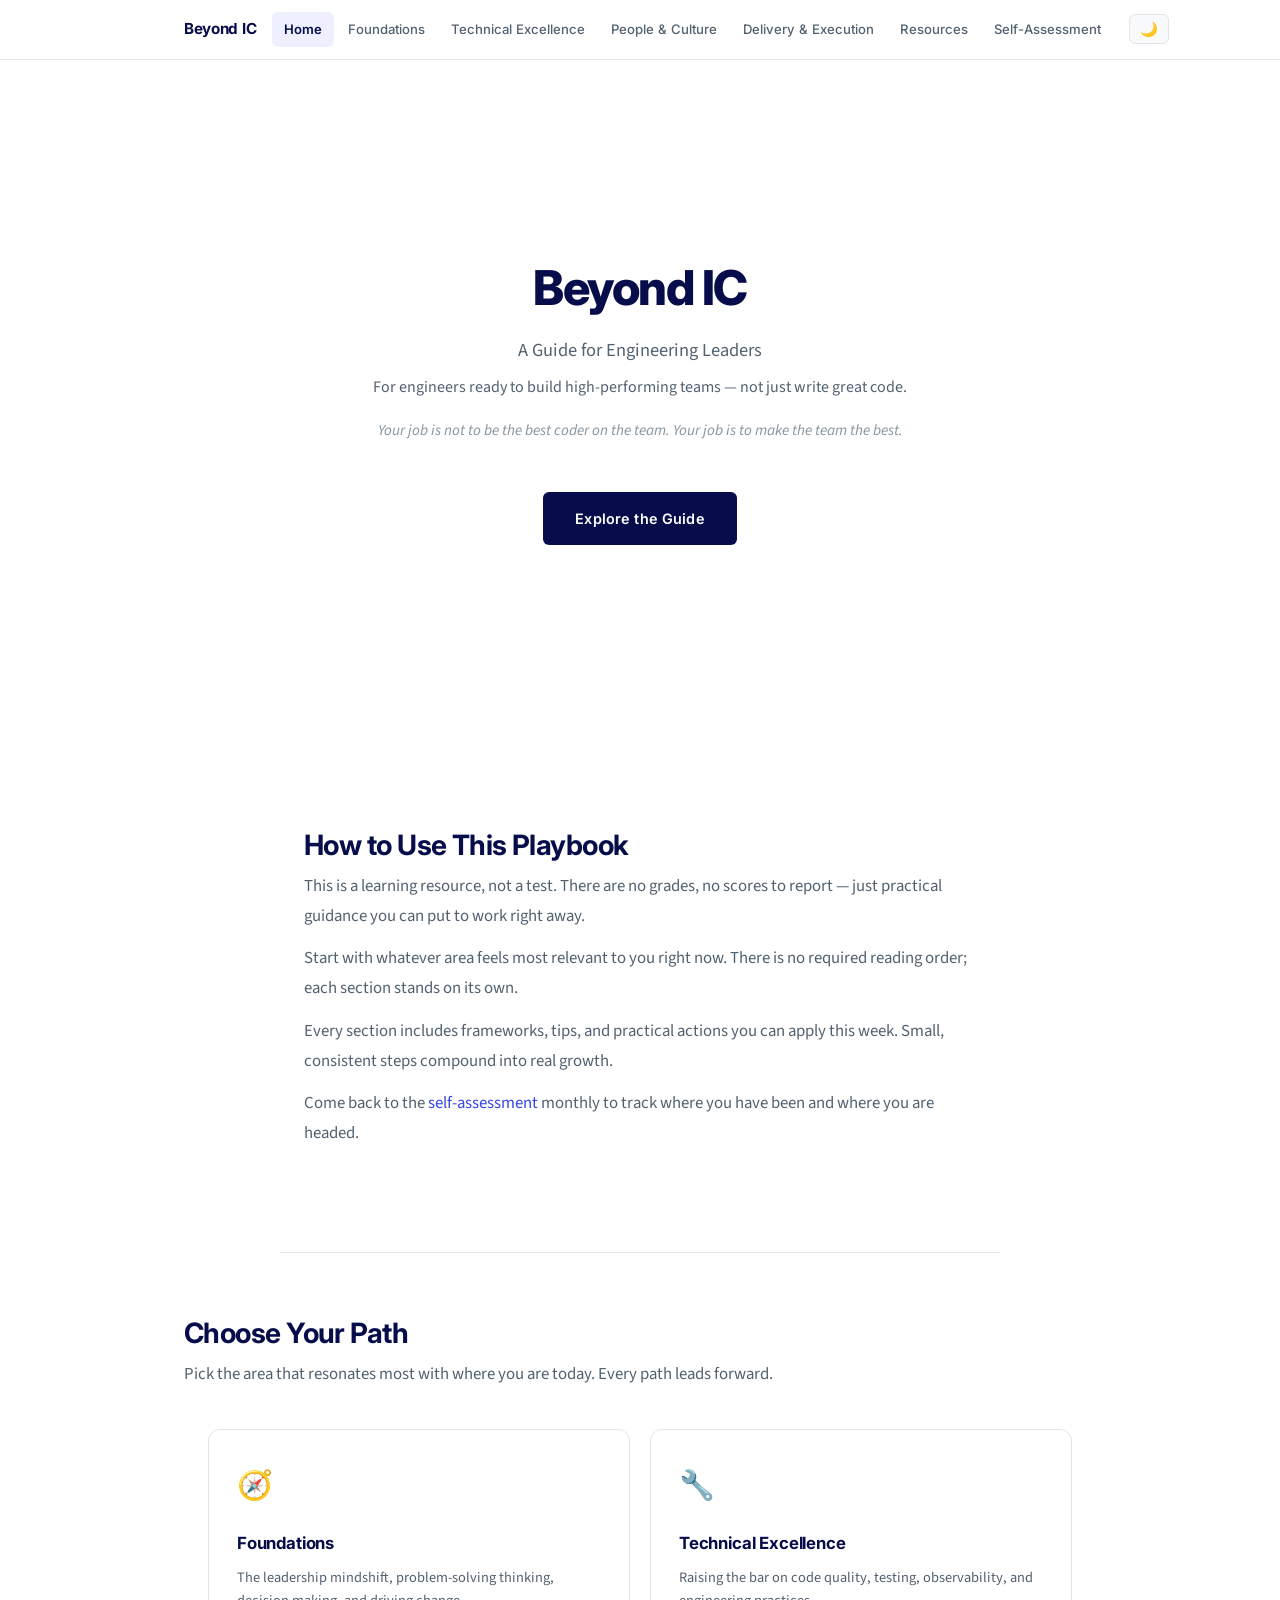
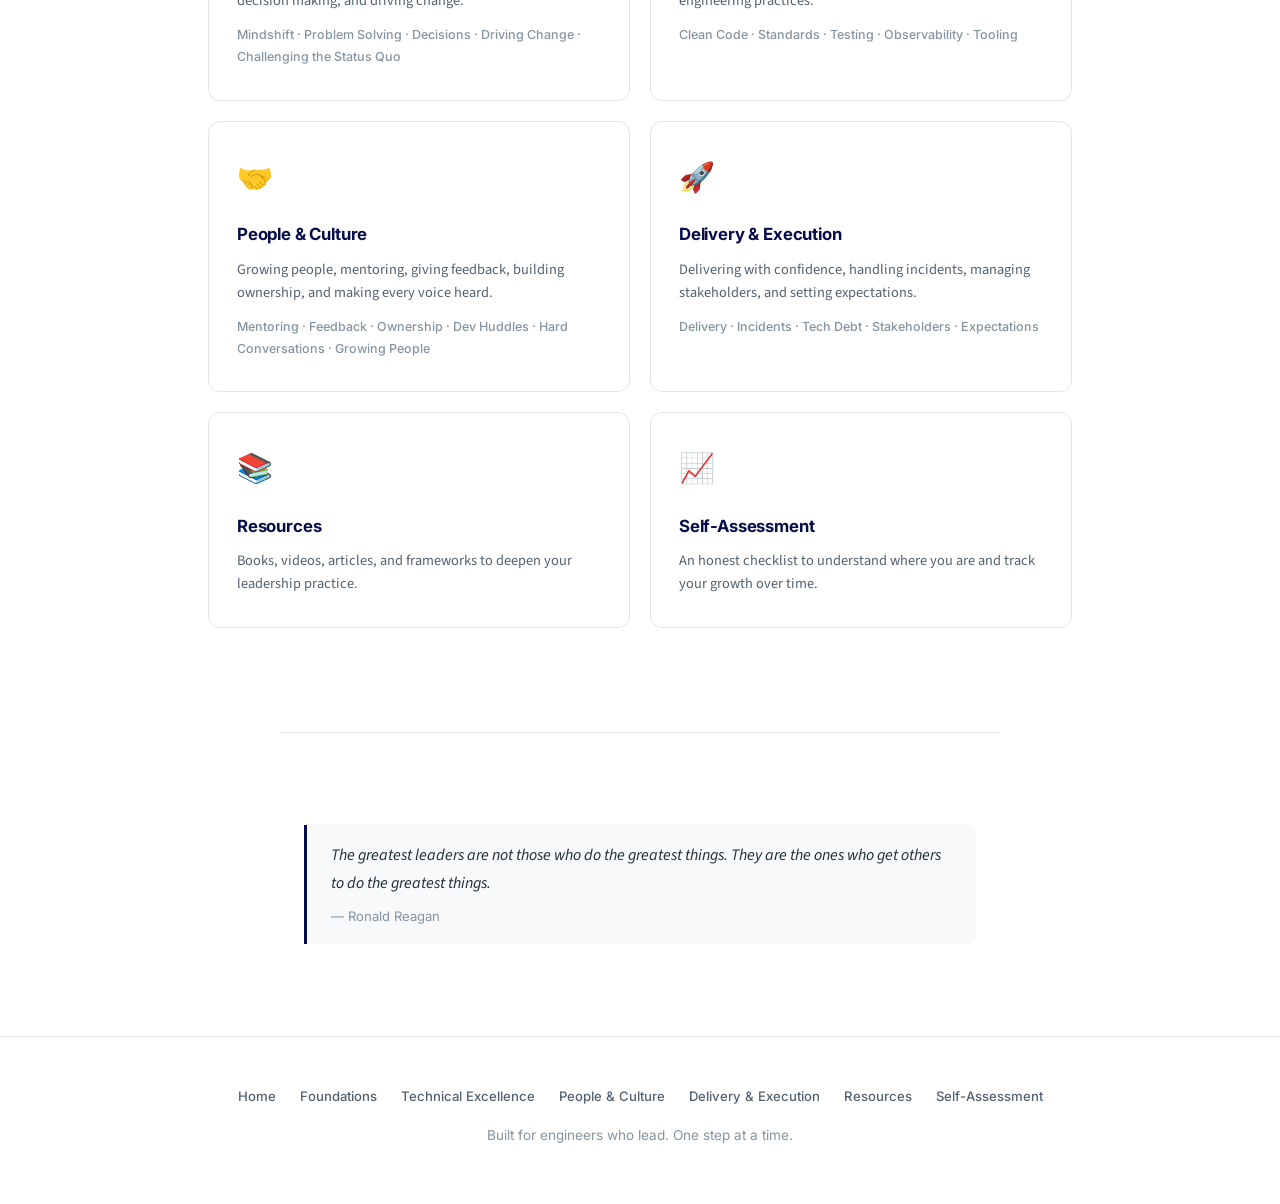
==== index.html @ 84833fb1 "Rename to Beyond IC, switch to Source Sans 3 font, fix CTA button - Updated branding from "The Leade" ====
<!DOCTYPE html>
<html lang="en" data-theme="light">
<head>
  <meta charset="UTF-8">
  <meta name="viewport" content="width=device-width, initial-scale=1.0">
  <title>Beyond IC &mdash; A Guide for Engineering Leaders</title>
  <link rel="preconnect" href="https://fonts.googleapis.com">
  <link rel="preconnect" href="https://fonts.gstatic.com" crossorigin>
  <link href="https://fonts.googleapis.com/css2?family=Inter:wght@400;500;600;700;800&family=Source+Sans+3:wght@400;500;600;700&display=swap" rel="stylesheet">
  <link rel="stylesheet" href="css/styles.css">
</head>
<body data-current-page="index">

  <!-- ─── NAV ─── -->
  <nav id="navbar">
    <div class="nav-inner">
      <a href="index.html" class="nav-brand">Beyond IC</a>
      <div class="nav-links" id="navLinks">
        <a href="index.html">Home</a>
        <a href="foundations.html">Foundations</a>
        <a href="technical-excellence.html">Technical Excellence</a>
        <a href="people-culture.html">People &amp; Culture</a>
        <a href="delivery-execution.html">Delivery &amp; Execution</a>
        <a href="resources.html">Resources</a>
        <a href="self-assessment.html">Self-Assessment</a>
      </div>
      <div class="nav-right">
        <button class="theme-toggle" id="themeBtn" onclick="toggleTheme()" aria-label="Toggle dark mode">&#127769;</button>
        <button class="hamburger" onclick="toggleMenu()" aria-label="Open menu">&#9776;</button>
      </div>
    </div>
  </nav>

  <!-- ─── HERO ─── -->
  <div class="hero">
    <div class="hero-content">
      <h1>Beyond IC</h1>
      <p class="subtitle">A Guide for Engineering Leaders</p>
      <p class="subtitle" style="font-size:1rem;margin-top:-8px;">For engineers ready to build high-performing teams &mdash; not just write great code.</p>
      <p class="tagline">Your job is not to be the best coder on the team. Your job is to make the team the best.</p>
      <a href="#paths" class="cta-btn">Explore the Guide</a>
    </div>
  </div>

  <!-- ─── HOW TO USE ─── -->
  <section class="fade-in">
    <h2>How to Use This Playbook</h2>
    <div class="section-intro">
      <p>This is a learning resource, not a test. There are no grades, no scores to report &mdash; just practical guidance you can put to work right away.</p>
      <p>Start with whatever area feels most relevant to you right now. There is no required reading order; each section stands on its own.</p>
      <p>Every section includes frameworks, tips, and practical actions you can apply this week. Small, consistent steps compound into real growth.</p>
      <p>Come back to the <a href="self-assessment.html">self-assessment</a> monthly to track where you have been and where you are headed.</p>
    </div>
  </section>

  <div class="section-divider"></div>

  <!-- ─── CHOOSE YOUR PATH ─── -->
  <section class="wide fade-in" id="paths">
    <h2>Choose Your Path</h2>
    <p class="section-intro">Pick the area that resonates most with where you are today. Every path leads forward.</p>

    <div class="path-grid">

      <!-- Card 1: Foundations -->
      <a href="foundations.html" class="path-card">
        <span class="path-icon">&#129517;</span>
        <h3>Foundations</h3>
        <p>The leadership mindshift, problem-solving thinking, decision making, and driving change.</p>
        <div class="path-chapters">Mindshift &middot; Problem Solving &middot; Decisions &middot; Driving Change &middot; Challenging the Status Quo</div>
      </a>

      <!-- Card 2: Technical Excellence -->
      <a href="technical-excellence.html" class="path-card">
        <span class="path-icon">&#128295;</span>
        <h3>Technical Excellence</h3>
        <p>Raising the bar on code quality, testing, observability, and engineering practices.</p>
        <div class="path-chapters">Clean Code &middot; Standards &middot; Testing &middot; Observability &middot; Tooling</div>
      </a>

      <!-- Card 3: People & Culture -->
      <a href="people-culture.html" class="path-card">
        <span class="path-icon">&#129309;</span>
        <h3>People &amp; Culture</h3>
        <p>Growing people, mentoring, giving feedback, building ownership, and making every voice heard.</p>
        <div class="path-chapters">Mentoring &middot; Feedback &middot; Ownership &middot; Dev Huddles &middot; Hard Conversations &middot; Growing People</div>
      </a>

      <!-- Card 4: Delivery & Execution -->
      <a href="delivery-execution.html" class="path-card">
        <span class="path-icon">&#128640;</span>
        <h3>Delivery &amp; Execution</h3>
        <p>Delivering with confidence, handling incidents, managing stakeholders, and setting expectations.</p>
        <div class="path-chapters">Delivery &middot; Incidents &middot; Tech Debt &middot; Stakeholders &middot; Expectations</div>
      </a>

      <!-- Card 5: Resources -->
      <a href="resources.html" class="path-card">
        <span class="path-icon">&#128218;</span>
        <h3>Resources</h3>
        <p>Books, videos, articles, and frameworks to deepen your leadership practice.</p>
      </a>

      <!-- Card 6: Self-Assessment -->
      <a href="self-assessment.html" class="path-card">
        <span class="path-icon">&#128200;</span>
        <h3>Self-Assessment</h3>
        <p>An honest checklist to understand where you are and track your growth over time.</p>
      </a>

    </div>
  </section>

  <div class="section-divider"></div>

  <!-- ─── CLOSING QUOTE ─── -->
  <section class="fade-in">
    <div class="quote">
      <p>The greatest leaders are not those who do the greatest things. They are the ones who get others to do the greatest things.</p>
      <div class="attribution">&mdash; Ronald Reagan</div>
    </div>
  </section>

  <!-- ─── FOOTER ─── -->
  <footer>
    <div class="footer-links">
      <a href="index.html">Home</a>
      <a href="foundations.html">Foundations</a>
      <a href="technical-excellence.html">Technical Excellence</a>
      <a href="people-culture.html">People &amp; Culture</a>
      <a href="delivery-execution.html">Delivery &amp; Execution</a>
      <a href="resources.html">Resources</a>
      <a href="self-assessment.html">Self-Assessment</a>
    </div>
    <p>Built for engineers who lead. One step at a time.</p>
  </footer>

  <script src="js/script.js"></script>
</body>
</html>
---- css/styles.css ----
/* ═══════════════════════════════════════════
   Beyond IC — Design System
   Palette: "The Scholarly Leader"
   Fonts: Source Sans 3 (body) + Inter (headings/UI)
   ═══════════════════════════════════════════ */

:root {
  --bg: #ffffff;
  --bg-alt: #f8f9fa;
  --bg-card: #ffffff;
  --text: #1D2D35;
  --text-secondary: #526170;
  --text-muted: #8494a0;
  --accent: #070D4A;
  --accent-light: #1a237e;
  --accent-link: #3546E5;
  --accent-pale: #eef0ff;
  --border: #e2e6ea;
  --border-light: #f0f2f4;
  --success: #0d7c4a;
  --success-pale: #ecfdf5;
  --warning: #b45309;
  --warning-pale: #fffbeb;
  --danger: #b91c1c;
  --danger-pale: #fef2f2;
  --info: #1e588a;
  --info-pale: #eff6ff;
  --purple: #6b21a8;
  --purple-pale: #faf5ff;
  --shadow-sm: 0 1px 3px rgba(0,0,0,0.06);
  --shadow: 0 2px 8px rgba(0,0,0,0.06);
  --shadow-lg: 0 4px 16px rgba(0,0,0,0.08);
  --radius: 8px;
  --radius-lg: 12px;
  --transition: 0.2s ease;
  --content-width: 720px;
  --page-width: 960px;
}

[data-theme="dark"] {
  --bg: #0f172a;
  --bg-alt: #1e293b;
  --bg-card: #1e293b;
  --text: #e2e8f0;
  --text-secondary: #94a3b8;
  --text-muted: #64748b;
  --accent: #818cf8;
  --accent-light: #a5b4fc;
  --accent-link: #818cf8;
  --accent-pale: #1e1b4b;
  --border: #334155;
  --border-light: #1e293b;
  --success: #34d399;
  --success-pale: #064e3b;
  --warning: #fbbf24;
  --warning-pale: #451a03;
  --danger: #f87171;
  --danger-pale: #450a0a;
  --info: #60a5fa;
  --info-pale: #172554;
  --purple: #c084fc;
  --purple-pale: #3b0764;
  --shadow-sm: 0 1px 3px rgba(0,0,0,0.3);
  --shadow: 0 2px 8px rgba(0,0,0,0.3);
  --shadow-lg: 0 4px 16px rgba(0,0,0,0.4);
}

/* ─── RESET ─── */
*, *::before, *::after { margin: 0; padding: 0; box-sizing: border-box; }
html { scroll-behavior: smooth; }
body {
  font-family: 'Source Sans 3', 'Segoe UI', system-ui, -apple-system, sans-serif;
  background: var(--bg);
  color: var(--text);
  line-height: 1.75;
  font-size: 16.5px;
  transition: background 0.3s, color 0.3s;
  -webkit-font-smoothing: antialiased;
}

/* ─── TYPOGRAPHY ─── */
h1, h2, h3, h4, h5, h6, nav, footer, .nav-brand, .cta-btn, .tab-header,
.checklist-item label, .tech-badge, .role-badge, .theme-toggle,
.accordion-header, .reveal-btn, button, .card h4, .framework h4,
.comparison th, .comparison td, .section-num, .page-toc {
  font-family: 'Inter', -apple-system, BlinkMacSystemFont, 'Segoe UI', sans-serif;
}

h1 { font-size: 2.5rem; font-weight: 800; color: var(--accent); letter-spacing: -0.03em; line-height: 1.15; }
h2 { font-size: 1.75rem; font-weight: 700; color: var(--accent); letter-spacing: -0.02em; line-height: 1.2; margin-bottom: 8px; }
h3 { font-size: 1.15rem; font-weight: 700; color: var(--text); margin: 36px 0 12px; letter-spacing: -0.01em; }
h4 { font-size: 0.95rem; font-weight: 600; color: var(--accent); margin: 16px 0 8px; }
p { margin-bottom: 12px; }
a { color: var(--accent-link); text-decoration: none; transition: var(--transition); }
a:hover { text-decoration: underline; }
strong { font-weight: 700; }
code {
  font-family: 'JetBrains Mono', 'Fira Code', 'Consolas', monospace;
  font-size: 0.88em; background: var(--bg-alt); padding: 2px 6px;
  border-radius: 4px; border: 1px solid var(--border);
}

.section-num {
  font-size: 0.7rem; font-weight: 600; color: var(--text-muted);
  display: block; margin-bottom: 4px; letter-spacing: 0.12em; text-transform: uppercase;
}
.section-intro {
  font-size: 1.05rem; color: var(--text-secondary); margin-bottom: 40px;
  max-width: var(--content-width); line-height: 1.8;
}

/* ─── NAVIGATION ─── */
nav {
  position: fixed; top: 0; left: 0; right: 0; z-index: 1000;
  background: var(--bg); border-bottom: 1px solid var(--border);
  transition: box-shadow 0.2s;
}
nav.scrolled { box-shadow: var(--shadow); }
.nav-inner {
  max-width: var(--page-width); margin: 0 auto;
  display: flex; align-items: center; justify-content: space-between;
  padding: 12px 24px; gap: 16px;
}
.nav-brand {
  font-weight: 700; font-size: 0.95rem; color: var(--accent);
  text-decoration: none; white-space: nowrap; letter-spacing: -0.02em;
}
.nav-links { display: flex; gap: 2px; align-items: center; }
.nav-links a {
  text-decoration: none; color: var(--text-secondary);
  padding: 6px 12px; border-radius: 6px; font-size: 0.82rem;
  transition: var(--transition); font-weight: 500; white-space: nowrap;
}
.nav-links a:hover { background: var(--accent-pale); color: var(--accent); text-decoration: none; }
.nav-links a.active { background: var(--accent-pale); color: var(--accent); font-weight: 600; }
.nav-right { display: flex; align-items: center; gap: 8px; }
.hamburger {
  display: none; background: none; border: none; cursor: pointer;
  font-size: 1.4rem; color: var(--accent); padding: 4px;
}
.theme-toggle {
  background: var(--bg-alt); border: 1px solid var(--border); cursor: pointer;
  padding: 5px 10px; border-radius: 6px; font-size: 0.9rem;
  transition: var(--transition);
}
.theme-toggle:hover { background: var(--accent-pale); }

@media (max-width: 860px) {
  .nav-links { display: none; }
  .nav-links.open {
    display: flex; flex-direction: column; gap: 4px;
    position: absolute; top: 100%; left: 0; right: 0;
    background: var(--bg); padding: 12px 16px;
    border-bottom: 1px solid var(--border); box-shadow: var(--shadow);
  }
  .hamburger { display: block; }
}

/* ─── PAGE LAYOUT ─── */
.page-header {
  padding: 120px 24px 60px; text-align: center;
  border-bottom: 1px solid var(--border);
}
.page-header h1 { margin-bottom: 16px; }
.page-header .subtitle {
  font-size: 1.1rem; color: var(--text-secondary);
  max-width: 600px; margin: 0 auto; line-height: 1.7;
}

section {
  max-width: var(--content-width); margin: 0 auto;
  padding: 64px 24px;
}
section.wide { max-width: var(--page-width); }

.section-divider {
  max-width: var(--content-width); margin: 0 auto;
  height: 1px; background: var(--border);
}

/* ─── HERO (home page only) ─── */
.hero {
  min-height: 85vh; display: flex; align-items: center; justify-content: center;
  text-align: center; padding: 120px 24px 80px;
}
.hero-content { max-width: 640px; }
.hero h1 { font-size: clamp(2rem, 5vw, 3rem); margin-bottom: 20px; }
.hero .subtitle {
  font-size: 1.15rem; color: var(--text-secondary);
  margin-bottom: 16px; line-height: 1.7;
}
.hero .tagline {
  font-size: 0.95rem; color: var(--text-muted);
  font-style: italic; margin-bottom: 48px;
}
.cta-btn {
  display: inline-block; background: var(--accent); color: white;
  padding: 14px 32px; border-radius: 6px; text-decoration: none;
  font-weight: 600; font-size: 0.9rem; transition: var(--transition);
  letter-spacing: 0.01em;
}
.cta-btn:hover { background: var(--accent-light); text-decoration: none; transform: translateY(-1px); box-shadow: var(--shadow-lg); }

/* ─── CARDS ─── */
.card-grid {
  display: grid; grid-template-columns: repeat(auto-fit, minmax(280px, 1fr));
  gap: 16px; margin: 24px 0;
}
.card-grid.two-col { grid-template-columns: repeat(auto-fit, minmax(300px, 1fr)); }
.card-grid.three-col { grid-template-columns: repeat(auto-fit, minmax(220px, 1fr)); }
.card {
  background: var(--bg-card); border-radius: var(--radius);
  padding: 24px; border: 1px solid var(--border);
  transition: var(--transition);
}
.card:hover { box-shadow: var(--shadow); border-color: var(--accent-pale); }
.card h4 { margin-top: 0; font-size: 0.95rem; }
.card p { color: var(--text-secondary); font-size: 0.9rem; margin-bottom: 8px; }
.card ul { margin: 8px 0 0 18px; }
.card ul li { color: var(--text-secondary); font-size: 0.9rem; margin-bottom: 4px; }
.card a.card-link {
  display: inline-block; margin-top: 12px; font-size: 0.85rem;
  font-weight: 600; color: var(--accent-link);
  font-family: 'Inter', sans-serif;
}
.card a.card-link:hover { text-decoration: underline; }

/* ─── PATH CARDS (home page) ─── */
.path-grid {
  display: grid; grid-template-columns: repeat(auto-fit, minmax(280px, 1fr));
  gap: 20px; margin: 40px auto; max-width: var(--page-width); padding: 0 24px;
}
.path-card {
  background: var(--bg-card); border: 1px solid var(--border);
  border-radius: var(--radius-lg); padding: 32px 28px;
  text-decoration: none; color: var(--text); transition: var(--transition);
  display: block;
}
.path-card:hover {
  border-color: var(--accent); box-shadow: var(--shadow-lg);
  transform: translateY(-2px); text-decoration: none;
}
.path-card .path-icon { font-size: 1.8rem; margin-bottom: 16px; display: block; }
.path-card h3 {
  font-size: 1.05rem; margin: 0 0 8px; color: var(--accent);
  font-family: 'Inter', sans-serif;
}
.path-card p { font-size: 0.9rem; color: var(--text-secondary); margin: 0; line-height: 1.6; }
.path-card .path-chapters {
  font-size: 0.78rem; color: var(--text-muted); margin-top: 12px;
  font-family: 'Inter', sans-serif; font-weight: 500;
}

/* ─── IN-PAGE TABLE OF CONTENTS ─── */
.page-toc {
  background: var(--bg-alt); border: 1px solid var(--border);
  border-radius: var(--radius); padding: 20px 24px;
  margin: 0 auto 48px; max-width: var(--content-width);
}
.page-toc h4 { margin: 0 0 12px; font-size: 0.82rem; color: var(--text-muted); text-transform: uppercase; letter-spacing: 0.1em; }
.page-toc ul { list-style: none; margin: 0; padding: 0; }
.page-toc li { margin-bottom: 6px; }
.page-toc a {
  font-size: 0.88rem; color: var(--text-secondary); text-decoration: none;
  font-weight: 500; transition: var(--transition);
}
.page-toc a:hover { color: var(--accent-link); }

/* ─── FRAMEWORK BOX ─── */
.framework {
  background: var(--bg-alt); border: 1px solid var(--border);
  border-radius: var(--radius); padding: 24px 28px; margin: 24px 0;
}
.framework h4 { color: var(--accent); margin-top: 0; font-size: 1rem; }
.framework ol, .framework ul { margin-left: 20px; }
.framework li { font-size: 0.92rem; margin-bottom: 8px; }
.framework p { font-size: 0.92rem; }

/* ─── TIP / INSIGHT BOXES ─── */
.tip {
  border-radius: var(--radius); padding: 18px 22px; margin: 20px 0;
  display: flex; gap: 12px; align-items: flex-start;
  background: var(--accent-pale); border: 1px solid var(--border);
}
.tip .tip-icon { font-size: 1.1rem; flex-shrink: 0; margin-top: 2px; }
.tip p { font-size: 0.9rem; margin: 0; }
.tip.success-tip { background: var(--success-pale); }
.tip.warning-tip { background: var(--warning-pale); }
.tip.danger-tip { background: var(--danger-pale); }
.tip.info-tip { background: var(--info-pale); }
.tip.purple-tip { background: var(--purple-pale); }

/* ─── KEY INSIGHT (replaces truth-bomb) ─── */
.key-insight {
  background: var(--info-pale); border: 1px solid var(--info);
  border-radius: var(--radius); padding: 24px 28px; margin: 28px 0;
}
.key-insight h4 { color: var(--info); margin-top: 0; font-size: 0.95rem; }
.key-insight p { font-size: 0.92rem; }

/* ─── QUOTE ─── */
.quote {
  border-left: 3px solid var(--accent);
  padding: 16px 24px; margin: 28px 0;
  background: var(--bg-alt); border-radius: 0 var(--radius) var(--radius) 0;
}
.quote p { font-style: italic; font-size: 1rem; margin: 0; }
.quote .attribution {
  font-style: normal; font-size: 0.82rem;
  color: var(--text-muted); margin-top: 8px;
  font-family: 'Inter', sans-serif;
}

/* ─── COMPARISON TABLE ─── */
.comparison {
  width: 100%; border-collapse: collapse; margin: 24px 0;
  background: var(--bg-card); border-radius: var(--radius);
  overflow: hidden; border: 1px solid var(--border);
}
.comparison th {
  background: var(--accent); color: white; padding: 12px 16px;
  text-align: left; font-size: 0.85rem; font-weight: 600;
}
.comparison td {
  padding: 11px 16px; border-bottom: 1px solid var(--border-light);
  font-size: 0.88rem;
}
.comparison tr:last-child td { border-bottom: none; }
.comparison tr:hover td { background: var(--bg-alt); }

/* ─── CHECKLIST ─── */
.checklist {
  background: var(--bg-card); border-radius: var(--radius);
  padding: 24px; margin: 24px 0; border: 1px solid var(--border);
}
.checklist h4 { margin-top: 0; font-size: 0.9rem; }
.checklist-item {
  display: flex; align-items: flex-start; gap: 12px;
  padding: 8px 0; border-bottom: 1px solid var(--border-light);
}
.checklist-item:last-child { border-bottom: none; }
.checklist-item input[type="checkbox"] {
  width: 18px; height: 18px; accent-color: var(--accent);
  margin-top: 4px; flex-shrink: 0; cursor: pointer;
}
.checklist-item label { font-size: 0.9rem; cursor: pointer; line-height: 1.6; }
.checklist-item label strong { color: var(--accent); }

/* ─── ACCORDION ─── */
.accordion { margin: 24px 0; }
.accordion-item {
  background: var(--bg-card); border-radius: var(--radius);
  margin-bottom: 6px; border: 1px solid var(--border); overflow: hidden;
}
.accordion-header {
  padding: 14px 20px; cursor: pointer; display: flex;
  justify-content: space-between; align-items: center;
  font-weight: 600; font-size: 0.9rem; transition: var(--transition);
  color: var(--text);
}
.accordion-header:hover { background: var(--bg-alt); }
.accordion-header .arrow {
  transition: transform 0.3s; font-size: 0.7rem; color: var(--text-muted);
}
.accordion-item.open .accordion-header { background: var(--bg-alt); }
.accordion-item.open .accordion-header .arrow { transform: rotate(180deg); }
.accordion-body {
  max-height: 0; overflow: hidden; transition: max-height 0.4s ease;
  padding: 0 20px;
}
.accordion-item.open .accordion-body { max-height: 3000px; padding: 0 20px 18px; }
.accordion-body ul { margin-left: 18px; }
.accordion-body li { font-size: 0.9rem; margin-bottom: 6px; }
.accordion-body p { font-size: 0.9rem; margin-bottom: 8px; }

/* ─── PATTERN GRID (pitfall vs. better approach) ─── */
.pattern-grid { display: grid; grid-template-columns: 1fr 1fr; gap: 14px; margin: 20px 0; }
.pitfall {
  background: var(--danger-pale); border-radius: var(--radius);
  padding: 18px 20px; border-left: 3px solid var(--danger);
}
.pitfall h5 { color: var(--danger); font-size: 0.85rem; margin-bottom: 8px; font-family: 'Inter', sans-serif; }
.better {
  background: var(--success-pale); border-radius: var(--radius);
  padding: 18px 20px; border-left: 3px solid var(--success);
}
.better h5 { color: var(--success); font-size: 0.85rem; margin-bottom: 8px; font-family: 'Inter', sans-serif; }
.pitfall p, .better p { font-size: 0.88rem; color: var(--text-secondary); margin: 0; }
@media (max-width: 600px) { .pattern-grid { grid-template-columns: 1fr; } }

/* ─── TABS ─── */
.tabs { margin: 28px 0; }
.tab-headers {
  display: flex; gap: 4px; border-bottom: 2px solid var(--border);
  margin-bottom: 20px; overflow-x: auto;
}
.tab-header {
  padding: 8px 18px; cursor: pointer; font-weight: 600;
  font-size: 0.85rem; color: var(--text-muted);
  border-bottom: 2px solid transparent; transition: var(--transition);
  white-space: nowrap; margin-bottom: -2px;
}
.tab-header:hover { color: var(--accent); }
.tab-header.active { color: var(--accent); border-bottom-color: var(--accent); }
.tab-content { display: none; }
.tab-content.active { display: block; }

/* ─── VIDEO EMBED ─── */
.video-embed {
  position: relative; padding-bottom: 56.25%; height: 0;
  overflow: hidden; border-radius: var(--radius); margin: 16px 0;
  border: 1px solid var(--border);
}
.video-embed iframe {
  position: absolute; top: 0; left: 0; width: 100%; height: 100%;
}

/* ─── PROGRESS BAR (self-assessment) ─── */
.progress-bar-container {
  background: var(--bg-alt); border-radius: 20px; height: 12px;
  margin: 16px 0; overflow: hidden; border: 1px solid var(--border);
}
.progress-bar-fill {
  background: var(--accent); height: 100%; border-radius: 20px;
  transition: width 0.5s ease; width: 0%;
}
.progress-label {
  font-family: 'Inter', sans-serif; font-size: 0.85rem;
  font-weight: 600; color: var(--text-secondary); margin-bottom: 4px;
}

/* ─── FOOTER ─── */
footer {
  border-top: 1px solid var(--border);
  text-align: center; padding: 48px 24px;
  font-family: 'Inter', sans-serif;
}
footer p { font-size: 0.85rem; color: var(--text-muted); margin-bottom: 8px; }
footer a { color: var(--text-secondary); }
footer a:hover { color: var(--accent); }
.footer-links { display: flex; gap: 24px; justify-content: center; margin-bottom: 16px; flex-wrap: wrap; }
.footer-links a { font-size: 0.82rem; font-weight: 500; }

/* ─── FADE IN ─── */
.fade-in { opacity: 0; transform: translateY(16px); transition: opacity 0.5s, transform 0.5s; }
.fade-in.visible { opacity: 1; transform: translateY(0); }

/* ─── RESPONSIVE ─── */
@media (max-width: 768px) {
  section { padding: 48px 16px; }
  h1 { font-size: 2rem; }
  h2 { font-size: 1.5rem; }
  .page-header { padding: 100px 16px 40px; }
  .path-grid { padding: 0 16px; }
}
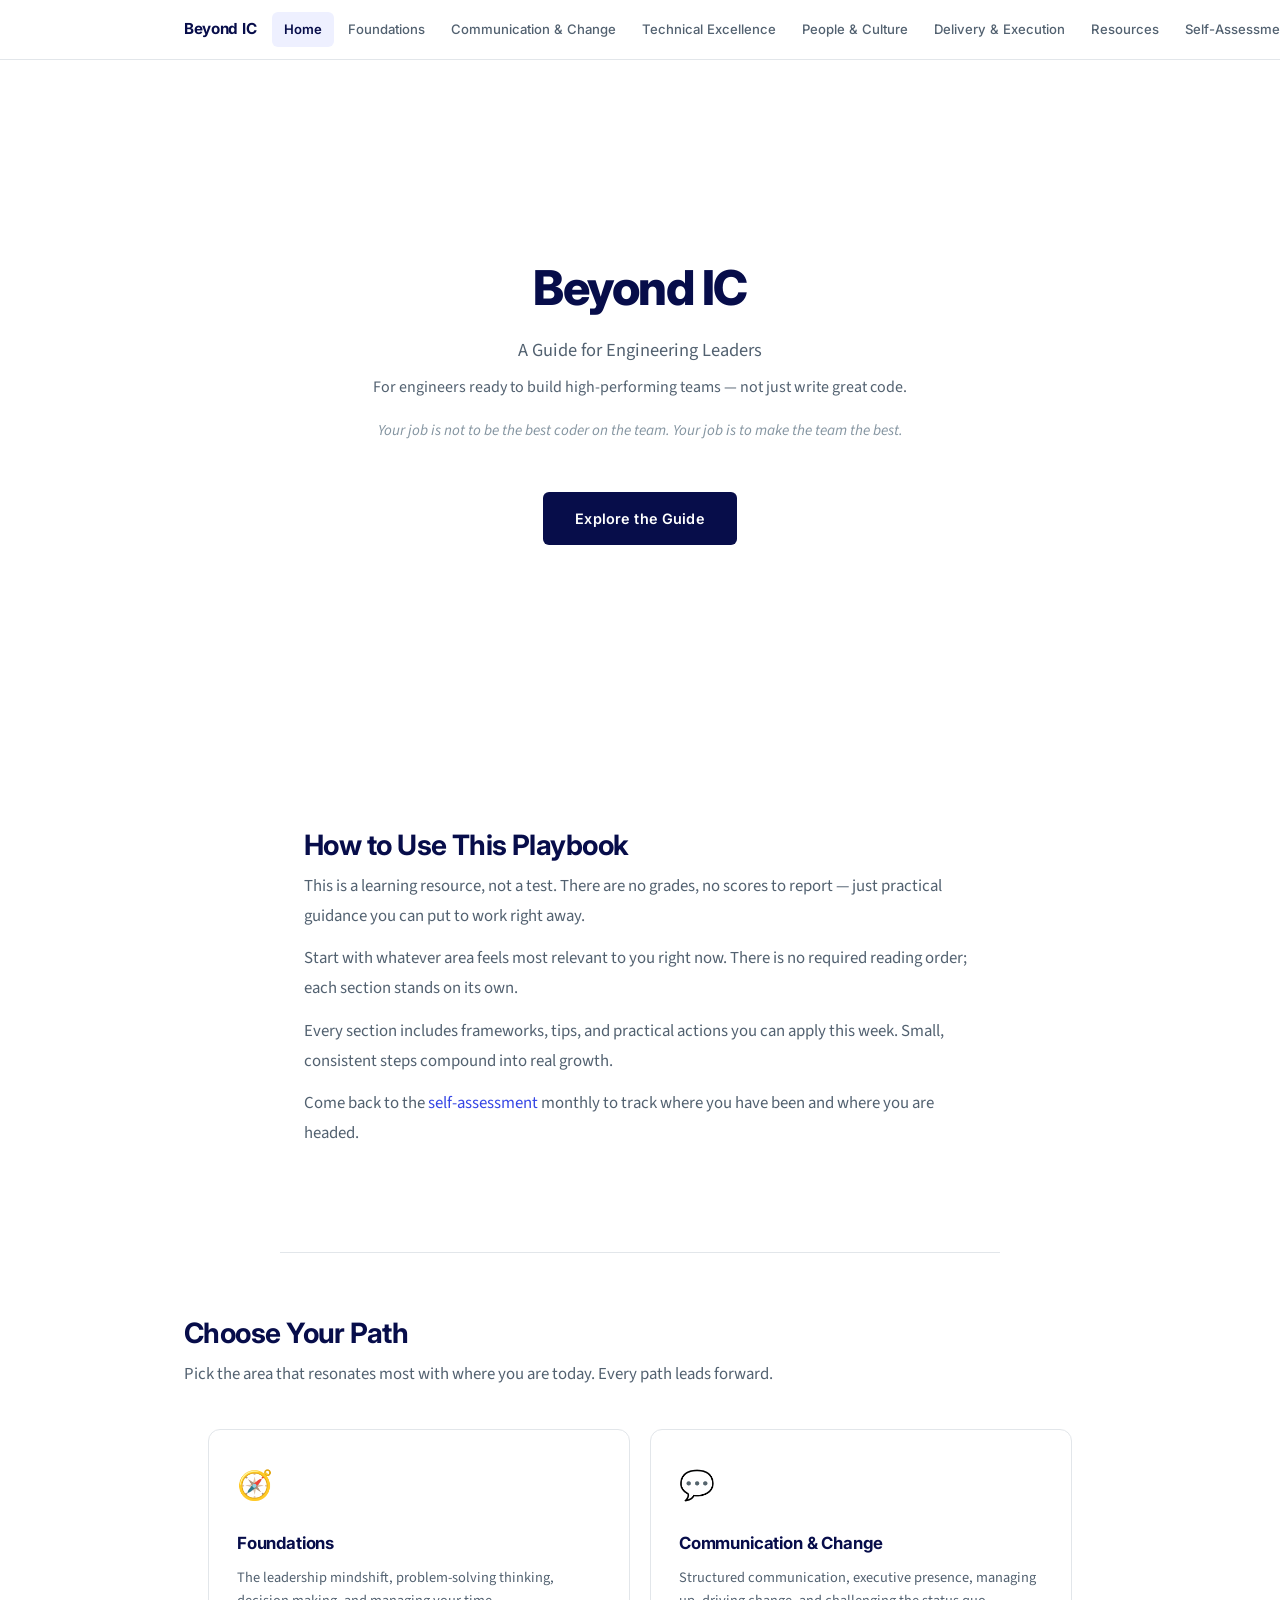
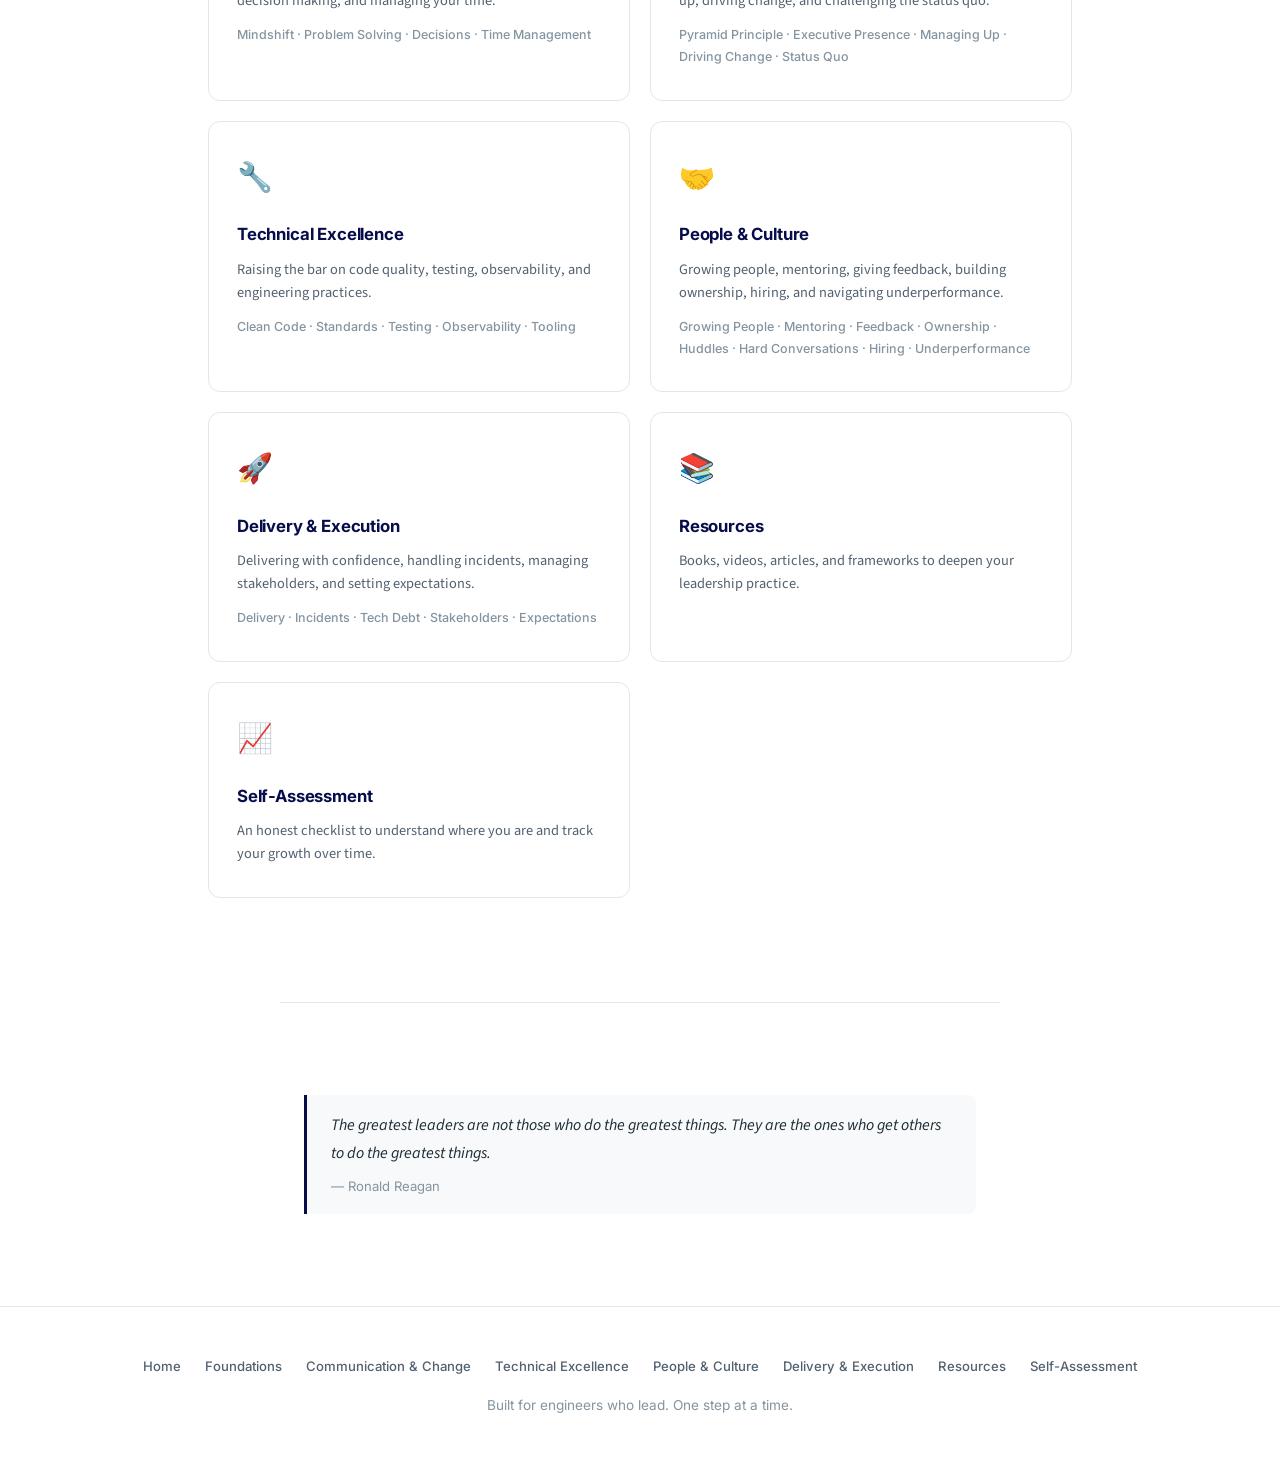
==== commit b8574f67: "Major restructure: split Foundations, add new sections, fix review feedback Structure changes: - Spl" ====
--- a/index.html
+++ b/index.html
@@ -18,6 +18,7 @@
       <div class="nav-links" id="navLinks">
         <a href="index.html">Home</a>
         <a href="foundations.html">Foundations</a>
+        <a href="communication-change.html">Communication &amp; Change</a>
         <a href="technical-excellence.html">Technical Excellence</a>
         <a href="people-culture.html">People &amp; Culture</a>
         <a href="delivery-execution.html">Delivery &amp; Execution</a>
@@ -66,8 +67,16 @@
       <a href="foundations.html" class="path-card">
         <span class="path-icon">&#129517;</span>
         <h3>Foundations</h3>
-        <p>The leadership mindshift, problem-solving thinking, decision making, and driving change.</p>
-        <div class="path-chapters">Mindshift &middot; Problem Solving &middot; Decisions &middot; Driving Change &middot; Challenging the Status Quo</div>
+        <p>The leadership mindshift, problem-solving thinking, decision making, and managing your time.</p>
+        <div class="path-chapters">Mindshift &middot; Problem Solving &middot; Decisions &middot; Time Management</div>
+      </a>
+
+      <!-- Card 1.5: Communication & Change -->
+      <a href="communication-change.html" class="path-card">
+        <span class="path-icon">&#128172;</span>
+        <h3>Communication &amp; Change</h3>
+        <p>Structured communication, executive presence, managing up, driving change, and challenging the status quo.</p>
+        <div class="path-chapters">Pyramid Principle &middot; Executive Presence &middot; Managing Up &middot; Driving Change &middot; Status Quo</div>
       </a>
 
       <!-- Card 2: Technical Excellence -->
@@ -82,8 +91,8 @@
       <a href="people-culture.html" class="path-card">
         <span class="path-icon">&#129309;</span>
         <h3>People &amp; Culture</h3>
-        <p>Growing people, mentoring, giving feedback, building ownership, and making every voice heard.</p>
-        <div class="path-chapters">Mentoring &middot; Feedback &middot; Ownership &middot; Dev Huddles &middot; Hard Conversations &middot; Growing People</div>
+        <p>Growing people, mentoring, giving feedback, building ownership, hiring, and navigating underperformance.</p>
+        <div class="path-chapters">Growing People &middot; Mentoring &middot; Feedback &middot; Ownership &middot; Huddles &middot; Hard Conversations &middot; Hiring &middot; Underperformance</div>
       </a>
 
       <!-- Card 4: Delivery & Execution -->
@@ -126,7 +135,8 @@
     <div class="footer-links">
       <a href="index.html">Home</a>
       <a href="foundations.html">Foundations</a>
-      <a href="technical-excellence.html">Technical Excellence</a>
+      <a href="communication-change.html">Communication &amp; Change</a>
+        <a href="technical-excellence.html">Technical Excellence</a>
       <a href="people-culture.html">People &amp; Culture</a>
       <a href="delivery-execution.html">Delivery &amp; Execution</a>
       <a href="resources.html">Resources</a>
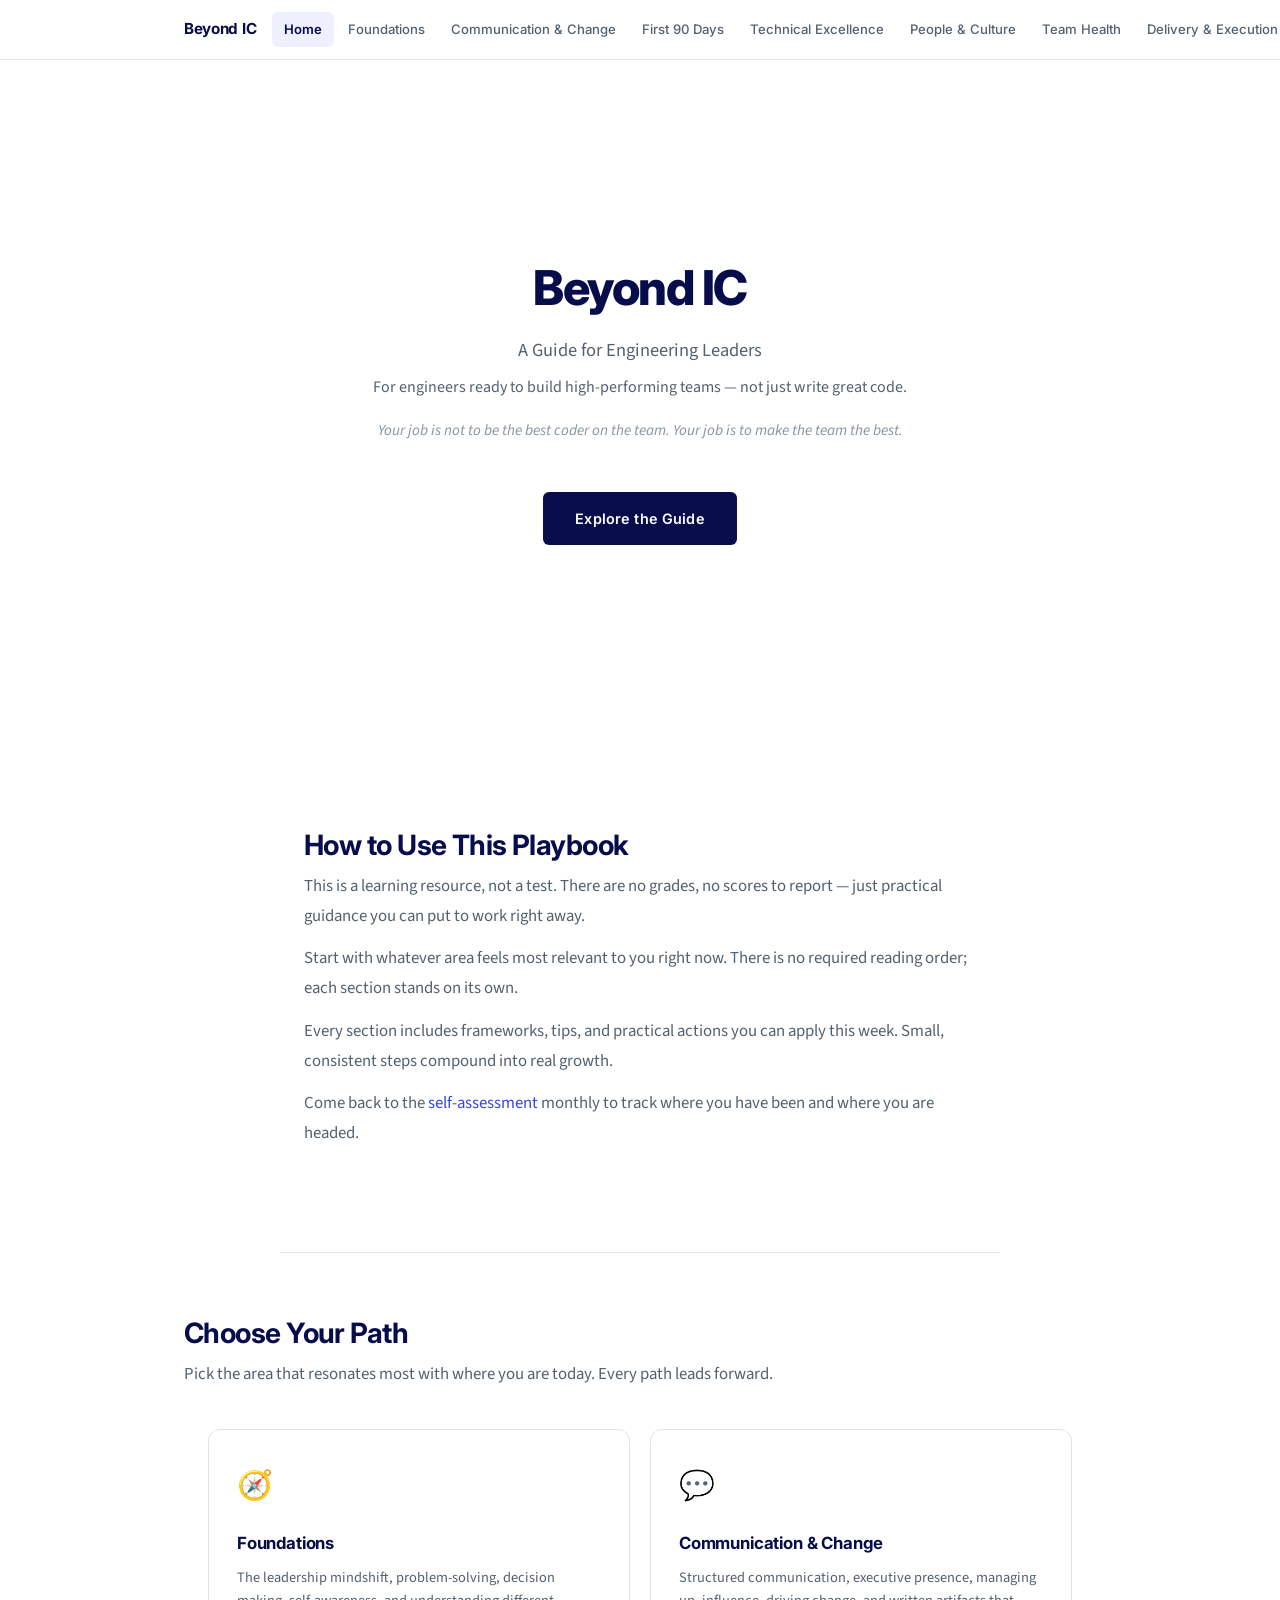
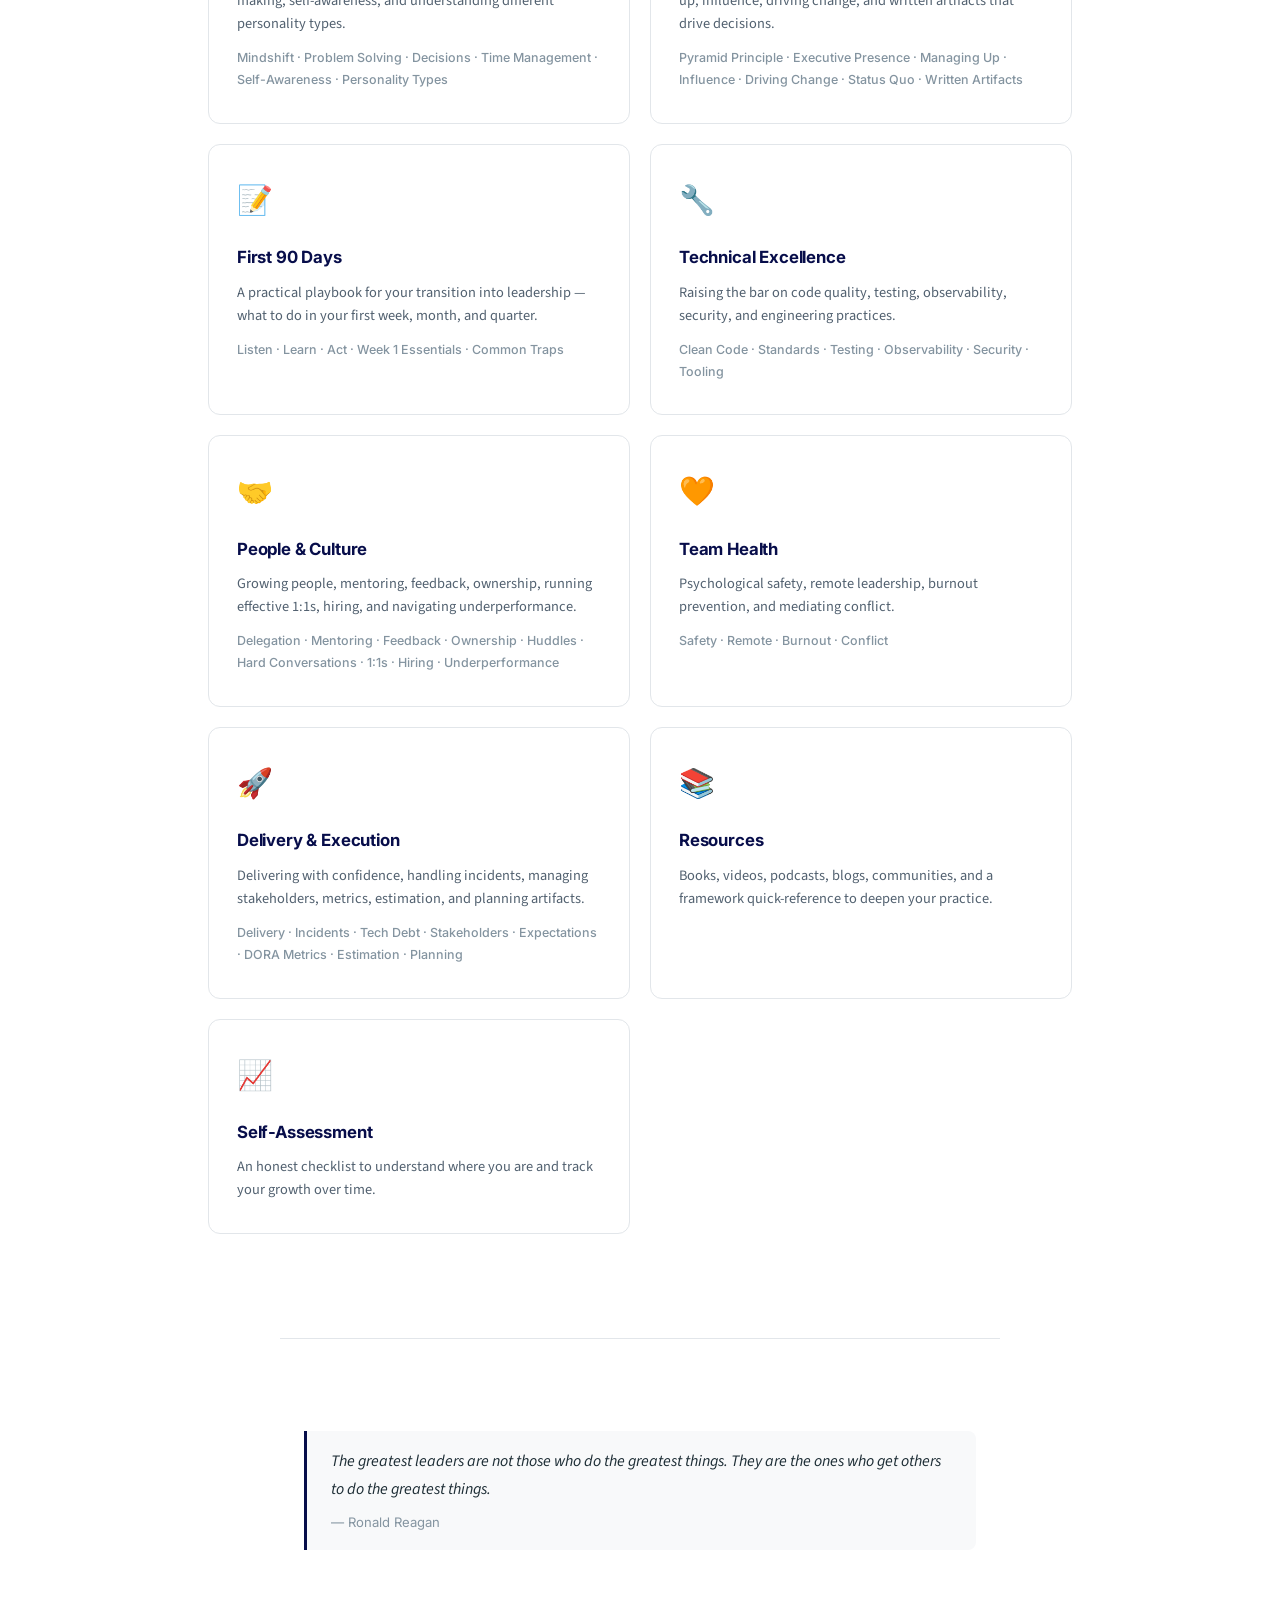
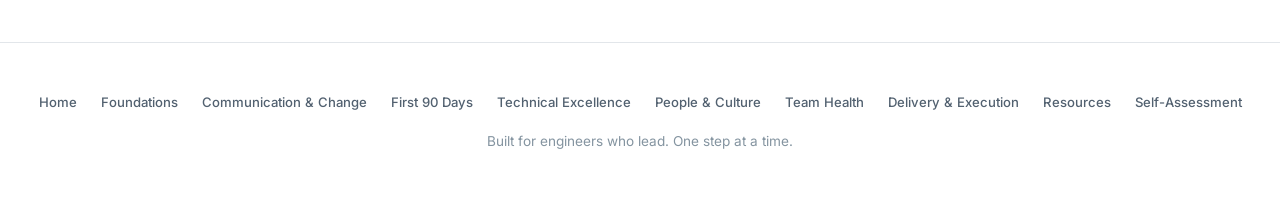
==== commit c32787d2: "Comprehensive guide expansion: new pages, language-agnostic tech, conversation scripts - Create stan" ====
--- a/index.html
+++ b/index.html
@@ -19,8 +19,10 @@
         <a href="index.html">Home</a>
         <a href="foundations.html">Foundations</a>
         <a href="communication-change.html">Communication &amp; Change</a>
+        <a href="first-90-days.html">First 90 Days</a>
         <a href="technical-excellence.html">Technical Excellence</a>
         <a href="people-culture.html">People &amp; Culture</a>
+        <a href="team-health.html">Team Health</a>
         <a href="delivery-execution.html">Delivery &amp; Execution</a>
         <a href="resources.html">Resources</a>
         <a href="self-assessment.html">Self-Assessment</a>
@@ -67,47 +69,63 @@
       <a href="foundations.html" class="path-card">
         <span class="path-icon">&#129517;</span>
         <h3>Foundations</h3>
-        <p>The leadership mindshift, problem-solving thinking, decision making, and managing your time.</p>
-        <div class="path-chapters">Mindshift &middot; Problem Solving &middot; Decisions &middot; Time Management</div>
+        <p>The leadership mindshift, problem-solving, decision making, self-awareness, and understanding different personality types.</p>
+        <div class="path-chapters">Mindshift &middot; Problem Solving &middot; Decisions &middot; Time Management &middot; Self-Awareness &middot; Personality Types</div>
       </a>
 
       <!-- Card 1.5: Communication & Change -->
       <a href="communication-change.html" class="path-card">
         <span class="path-icon">&#128172;</span>
         <h3>Communication &amp; Change</h3>
-        <p>Structured communication, executive presence, managing up, driving change, and challenging the status quo.</p>
-        <div class="path-chapters">Pyramid Principle &middot; Executive Presence &middot; Managing Up &middot; Driving Change &middot; Status Quo</div>
+        <p>Structured communication, executive presence, managing up, influence, driving change, and written artifacts that drive decisions.</p>
+        <div class="path-chapters">Pyramid Principle &middot; Executive Presence &middot; Managing Up &middot; Influence &middot; Driving Change &middot; Status Quo &middot; Written Artifacts</div>
+      </a>
+
+      <!-- Card: First 90 Days -->
+      <a href="first-90-days.html" class="path-card">
+        <span class="path-icon">&#128221;</span>
+        <h3>First 90 Days</h3>
+        <p>A practical playbook for your transition into leadership &mdash; what to do in your first week, month, and quarter.</p>
+        <div class="path-chapters">Listen &middot; Learn &middot; Act &middot; Week 1 Essentials &middot; Common Traps</div>
       </a>
 
       <!-- Card 2: Technical Excellence -->
       <a href="technical-excellence.html" class="path-card">
         <span class="path-icon">&#128295;</span>
         <h3>Technical Excellence</h3>
-        <p>Raising the bar on code quality, testing, observability, and engineering practices.</p>
-        <div class="path-chapters">Clean Code &middot; Standards &middot; Testing &middot; Observability &middot; Tooling</div>
+        <p>Raising the bar on code quality, testing, observability, security, and engineering practices.</p>
+        <div class="path-chapters">Clean Code &middot; Standards &middot; Testing &middot; Observability &middot; Security &middot; Tooling</div>
       </a>
 
       <!-- Card 3: People & Culture -->
       <a href="people-culture.html" class="path-card">
         <span class="path-icon">&#129309;</span>
         <h3>People &amp; Culture</h3>
-        <p>Growing people, mentoring, giving feedback, building ownership, hiring, and navigating underperformance.</p>
-        <div class="path-chapters">Growing People &middot; Mentoring &middot; Feedback &middot; Ownership &middot; Huddles &middot; Hard Conversations &middot; Hiring &middot; Underperformance</div>
+        <p>Growing people, mentoring, feedback, ownership, running effective 1:1s, hiring, and navigating underperformance.</p>
+        <div class="path-chapters">Delegation &middot; Mentoring &middot; Feedback &middot; Ownership &middot; Huddles &middot; Hard Conversations &middot; 1:1s &middot; Hiring &middot; Underperformance</div>
+      </a>
+
+      <!-- Card: Team Health -->
+      <a href="team-health.html" class="path-card">
+        <span class="path-icon">&#129505;</span>
+        <h3>Team Health</h3>
+        <p>Psychological safety, remote leadership, burnout prevention, and mediating conflict.</p>
+        <div class="path-chapters">Safety &middot; Remote &middot; Burnout &middot; Conflict</div>
       </a>
 
       <!-- Card 4: Delivery & Execution -->
       <a href="delivery-execution.html" class="path-card">
         <span class="path-icon">&#128640;</span>
         <h3>Delivery &amp; Execution</h3>
-        <p>Delivering with confidence, handling incidents, managing stakeholders, and setting expectations.</p>
-        <div class="path-chapters">Delivery &middot; Incidents &middot; Tech Debt &middot; Stakeholders &middot; Expectations</div>
+        <p>Delivering with confidence, handling incidents, managing stakeholders, metrics, estimation, and planning artifacts.</p>
+        <div class="path-chapters">Delivery &middot; Incidents &middot; Tech Debt &middot; Stakeholders &middot; Expectations &middot; DORA Metrics &middot; Estimation &middot; Planning</div>
       </a>
 
       <!-- Card 5: Resources -->
       <a href="resources.html" class="path-card">
         <span class="path-icon">&#128218;</span>
         <h3>Resources</h3>
-        <p>Books, videos, articles, and frameworks to deepen your leadership practice.</p>
+        <p>Books, videos, podcasts, blogs, communities, and a framework quick-reference to deepen your practice.</p>
       </a>
 
       <!-- Card 6: Self-Assessment -->
@@ -136,8 +154,10 @@
       <a href="index.html">Home</a>
       <a href="foundations.html">Foundations</a>
       <a href="communication-change.html">Communication &amp; Change</a>
-        <a href="technical-excellence.html">Technical Excellence</a>
+      <a href="first-90-days.html">First 90 Days</a>
+      <a href="technical-excellence.html">Technical Excellence</a>
       <a href="people-culture.html">People &amp; Culture</a>
+      <a href="team-health.html">Team Health</a>
       <a href="delivery-execution.html">Delivery &amp; Execution</a>
       <a href="resources.html">Resources</a>
       <a href="self-assessment.html">Self-Assessment</a>
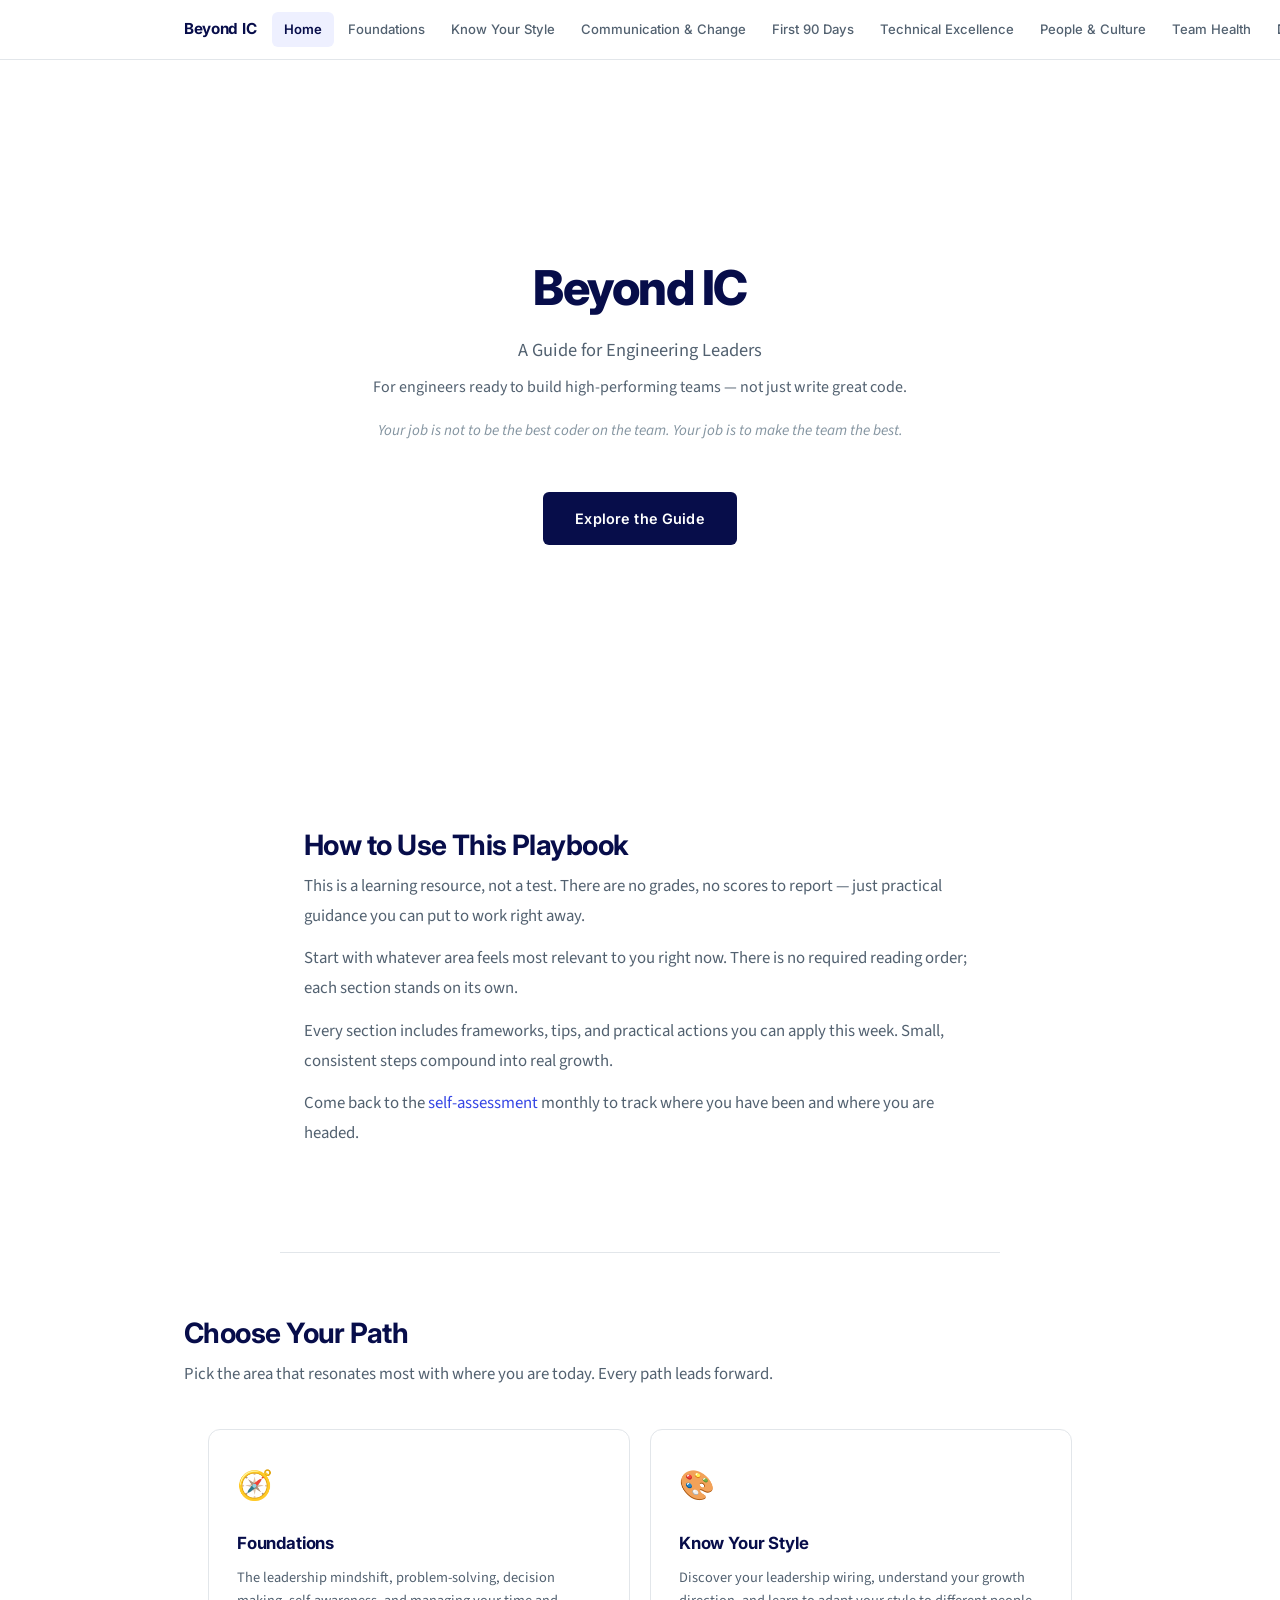
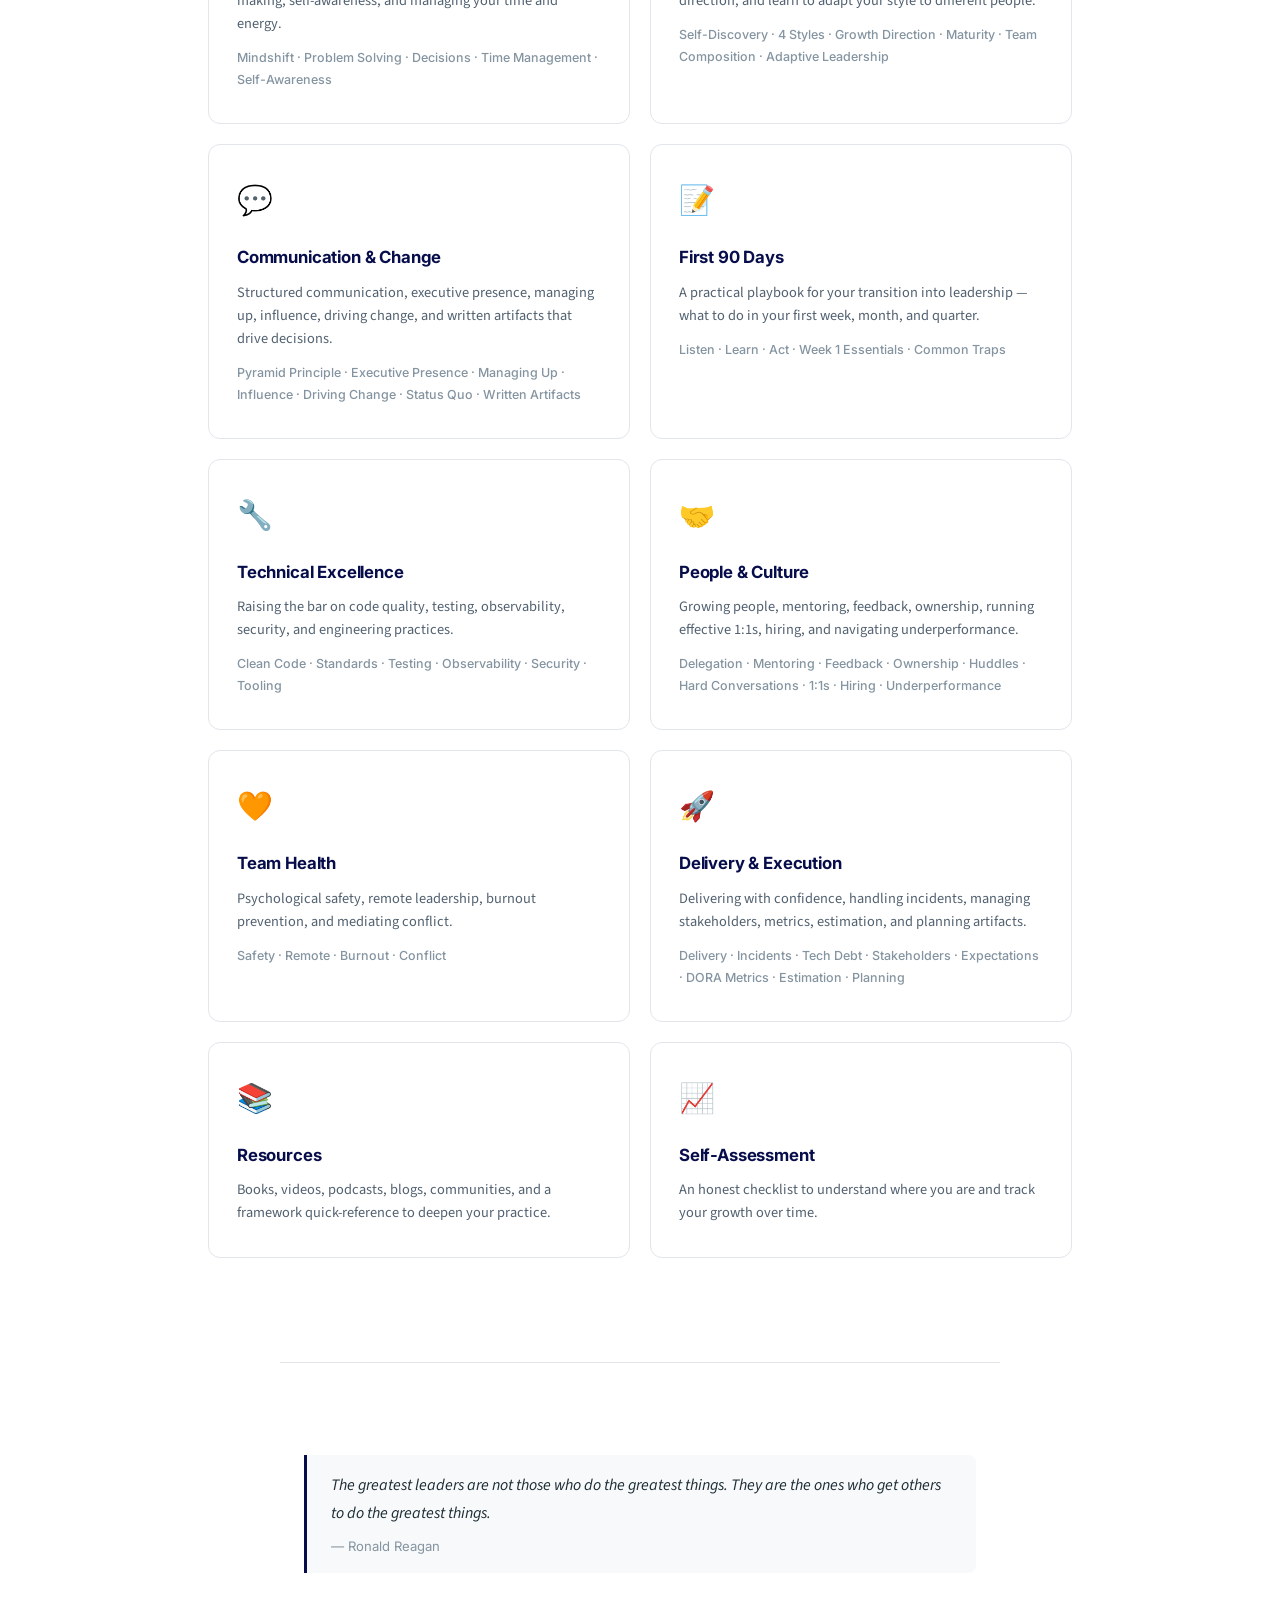
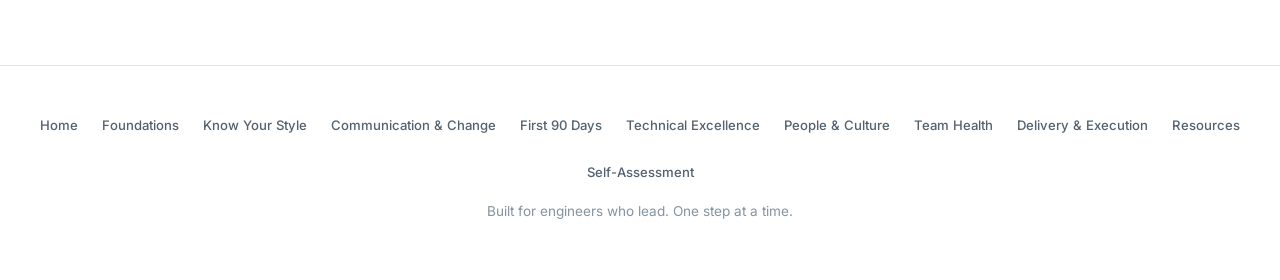
==== commit 8cf28dba: "Add dedicated Know Your Style page with leadership personality types - Create leadership-styles.html" ====
--- a/index.html
+++ b/index.html
@@ -18,6 +18,7 @@
       <div class="nav-links" id="navLinks">
         <a href="index.html">Home</a>
         <a href="foundations.html">Foundations</a>
+        <a href="leadership-styles.html">Know Your Style</a>
         <a href="communication-change.html">Communication &amp; Change</a>
         <a href="first-90-days.html">First 90 Days</a>
         <a href="technical-excellence.html">Technical Excellence</a>
@@ -69,8 +70,16 @@
       <a href="foundations.html" class="path-card">
         <span class="path-icon">&#129517;</span>
         <h3>Foundations</h3>
-        <p>The leadership mindshift, problem-solving, decision making, self-awareness, and understanding different personality types.</p>
-        <div class="path-chapters">Mindshift &middot; Problem Solving &middot; Decisions &middot; Time Management &middot; Self-Awareness &middot; Personality Types</div>
+        <p>The leadership mindshift, problem-solving, decision making, self-awareness, and managing your time and energy.</p>
+        <div class="path-chapters">Mindshift &middot; Problem Solving &middot; Decisions &middot; Time Management &middot; Self-Awareness</div>
+      </a>
+
+      <!-- Card: Know Your Style -->
+      <a href="leadership-styles.html" class="path-card">
+        <span class="path-icon">&#127912;</span>
+        <h3>Know Your Style</h3>
+        <p>Discover your leadership wiring, understand your growth direction, and learn to adapt your style to different people.</p>
+        <div class="path-chapters">Self-Discovery &middot; 4 Styles &middot; Growth Direction &middot; Maturity &middot; Team Composition &middot; Adaptive Leadership</div>
       </a>
 
       <!-- Card 1.5: Communication & Change -->
@@ -153,6 +162,7 @@
     <div class="footer-links">
       <a href="index.html">Home</a>
       <a href="foundations.html">Foundations</a>
+      <a href="leadership-styles.html">Know Your Style</a>
       <a href="communication-change.html">Communication &amp; Change</a>
       <a href="first-90-days.html">First 90 Days</a>
       <a href="technical-excellence.html">Technical Excellence</a>
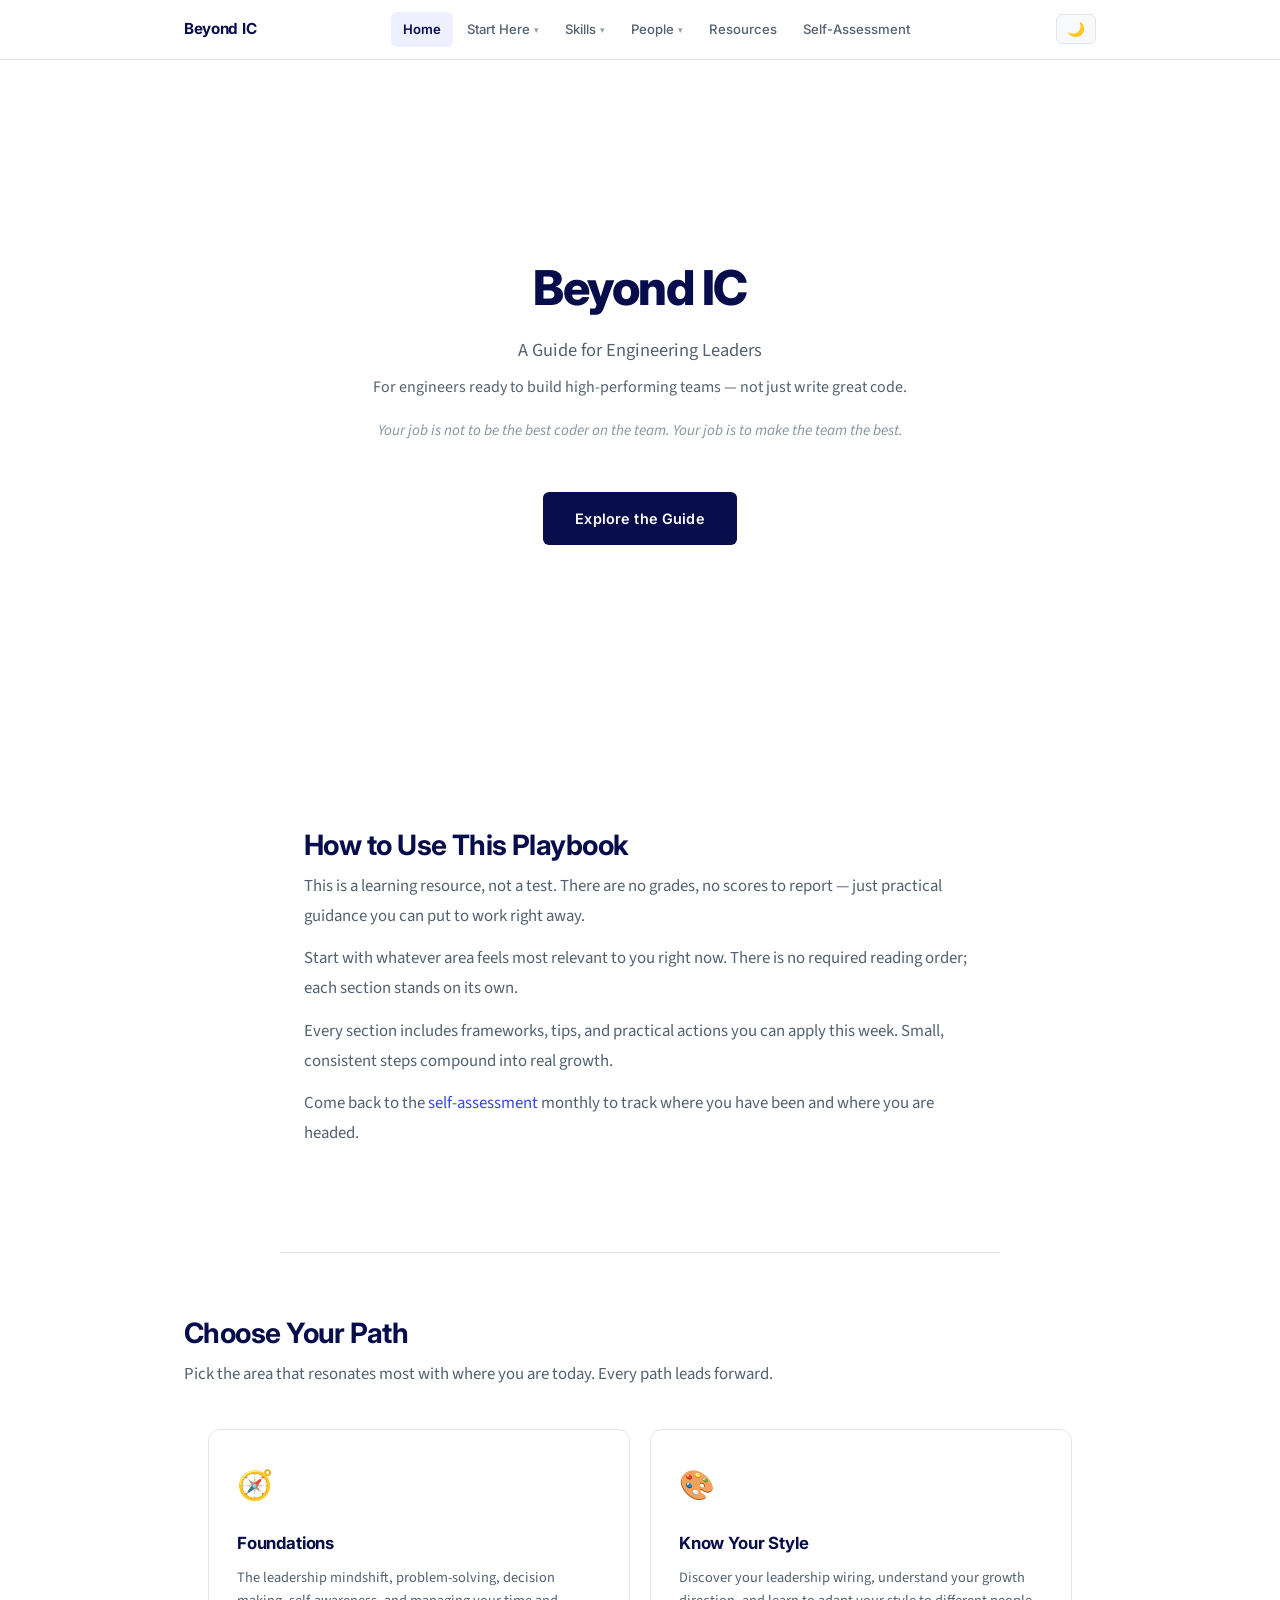
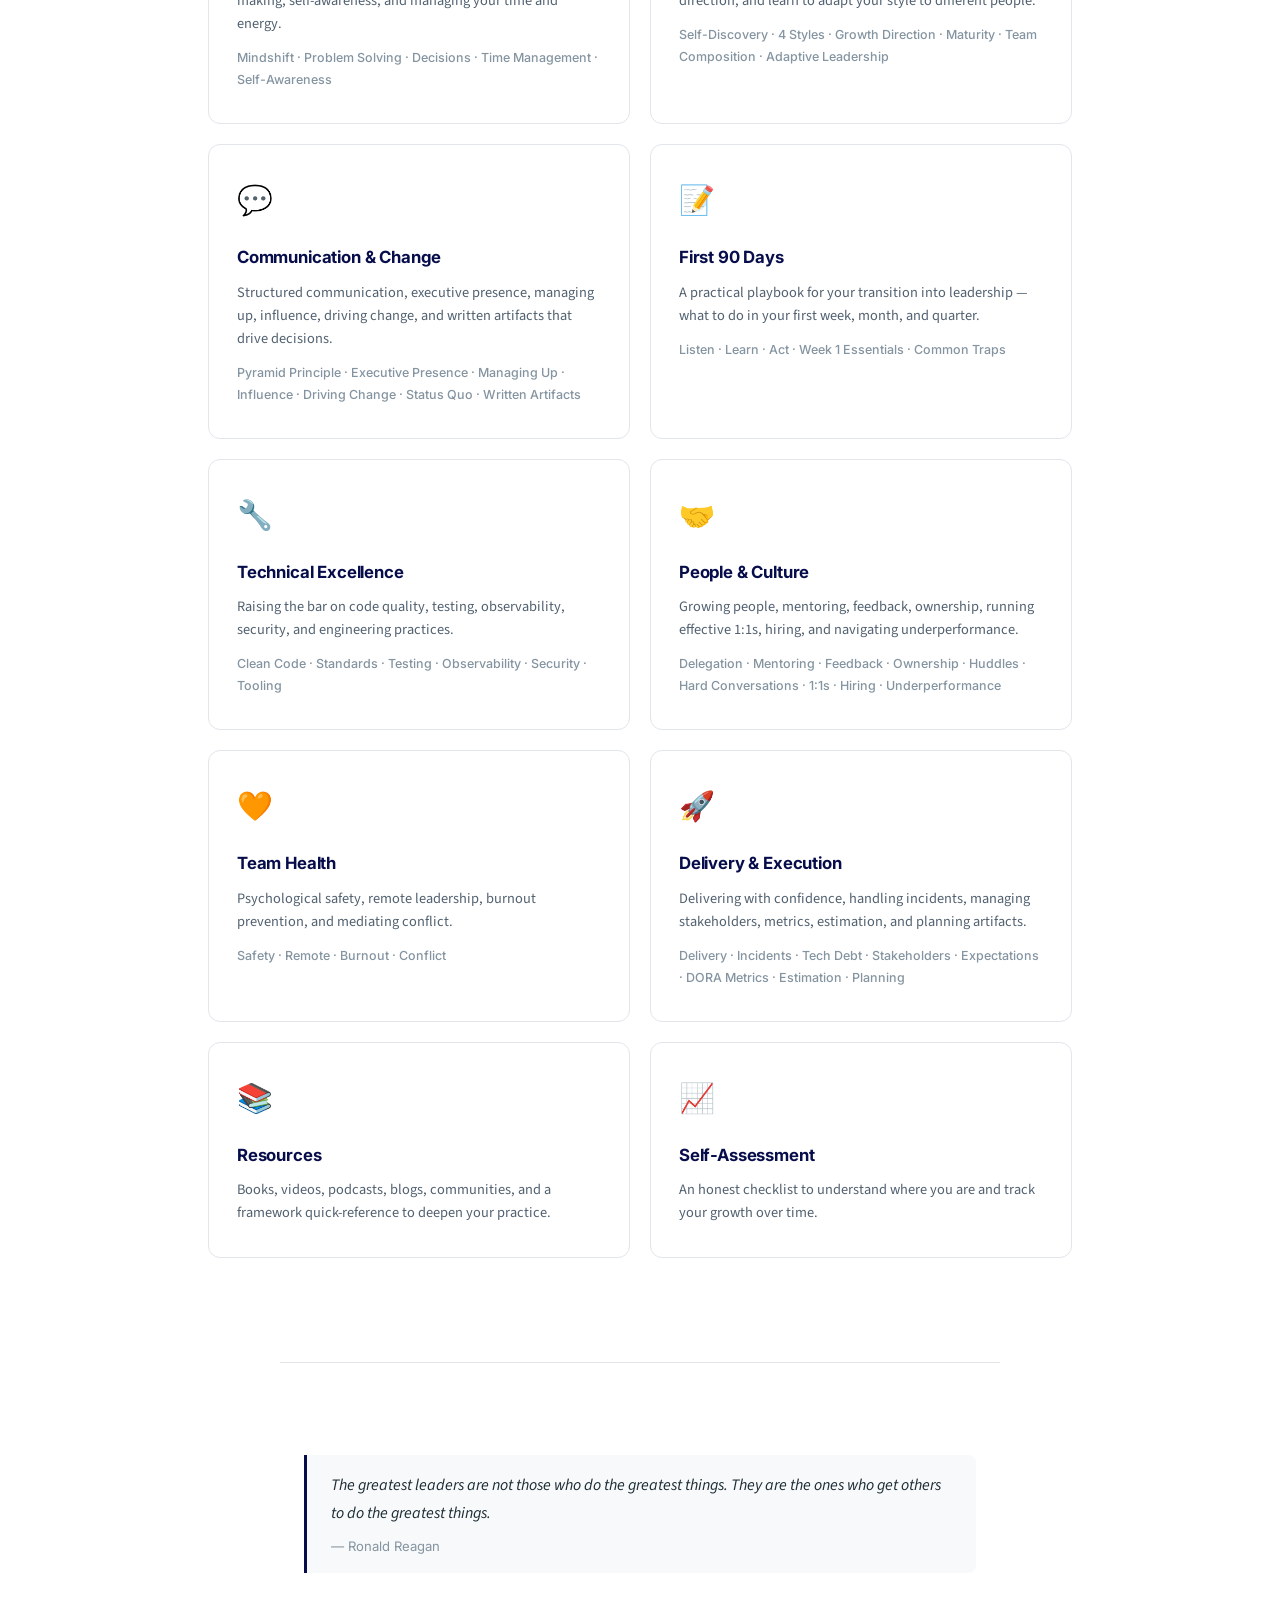
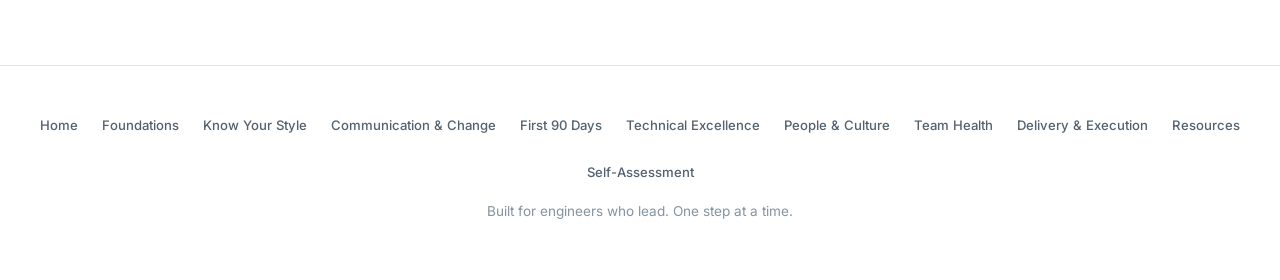
==== commit 44fc6bca: "Grouped dropdown nav, tech excellence rewrite, CLAUDE.md "why" principle Navigation: - Replace 11 fl" ====
--- a/index.html
+++ b/index.html
@@ -17,14 +17,29 @@
       <a href="index.html" class="nav-brand">Beyond IC</a>
       <div class="nav-links" id="navLinks">
         <a href="index.html">Home</a>
-        <a href="foundations.html">Foundations</a>
-        <a href="leadership-styles.html">Know Your Style</a>
-        <a href="communication-change.html">Communication &amp; Change</a>
-        <a href="first-90-days.html">First 90 Days</a>
-        <a href="technical-excellence.html">Technical Excellence</a>
-        <a href="people-culture.html">People &amp; Culture</a>
-        <a href="team-health.html">Team Health</a>
-        <a href="delivery-execution.html">Delivery &amp; Execution</a>
+        <div class="nav-dropdown">
+          <button class="nav-dropdown-toggle">Start Here</button>
+          <div class="nav-dropdown-menu">
+            <a href="foundations.html">Foundations</a>
+            <a href="leadership-styles.html">Know Your Style</a>
+            <a href="first-90-days.html">First 90 Days</a>
+          </div>
+        </div>
+        <div class="nav-dropdown">
+          <button class="nav-dropdown-toggle">Skills</button>
+          <div class="nav-dropdown-menu">
+            <a href="communication-change.html">Communication &amp; Change</a>
+            <a href="technical-excellence.html">Technical Excellence</a>
+            <a href="delivery-execution.html">Delivery &amp; Execution</a>
+          </div>
+        </div>
+        <div class="nav-dropdown">
+          <button class="nav-dropdown-toggle">People</button>
+          <div class="nav-dropdown-menu">
+            <a href="people-culture.html">People &amp; Culture</a>
+            <a href="team-health.html">Team Health</a>
+          </div>
+        </div>
         <a href="resources.html">Resources</a>
         <a href="self-assessment.html">Self-Assessment</a>
       </div>
--- a/css/styles.css
+++ b/css/styles.css
@@ -138,6 +138,39 @@
   display: none; background: none; border: none; cursor: pointer;
   font-size: 1.4rem; color: var(--accent); padding: 4px;
 }
+
+/* ─── Nav Dropdowns ─── */
+.nav-dropdown {
+  position: relative;
+}
+.nav-dropdown-toggle {
+  text-decoration: none; color: var(--text-secondary);
+  padding: 6px 12px; border-radius: 6px; font-size: 0.82rem;
+  transition: var(--transition); font-weight: 500; white-space: nowrap;
+  cursor: pointer; display: flex; align-items: center; gap: 4px;
+  background: none; border: none; font-family: inherit;
+}
+.nav-dropdown-toggle::after {
+  content: '▾'; font-size: 0.7em; opacity: 0.6;
+}
+.nav-dropdown-toggle:hover { background: var(--accent-pale); color: var(--accent); text-decoration: none; }
+.nav-dropdown.active > .nav-dropdown-toggle { background: var(--accent-pale); color: var(--accent); font-weight: 600; }
+.nav-dropdown-menu {
+  display: none; position: absolute; top: 100%; left: 0;
+  background: var(--bg); border: 1px solid var(--border);
+  border-radius: var(--radius); box-shadow: var(--shadow-lg);
+  padding: 6px 0; min-width: 220px; z-index: 1001;
+  margin-top: 4px;
+}
+.nav-dropdown:hover > .nav-dropdown-menu { display: block; }
+.nav-dropdown-menu a {
+  display: block; padding: 8px 16px; color: var(--text-secondary);
+  font-size: 0.82rem; font-weight: 500; text-decoration: none;
+  transition: var(--transition); white-space: nowrap;
+}
+.nav-dropdown-menu a:hover { background: var(--accent-pale); color: var(--accent); text-decoration: none; }
+.nav-dropdown-menu a.active { color: var(--accent); font-weight: 600; background: var(--accent-pale); }
+
 .theme-toggle {
   background: var(--bg-alt); border: 1px solid var(--border); cursor: pointer;
   padding: 5px 10px; border-radius: 6px; font-size: 0.9rem;
@@ -154,6 +187,16 @@
     border-bottom: 1px solid var(--border); box-shadow: var(--shadow);
   }
   .hamburger { display: block; }
+  .nav-dropdown { width: 100%; }
+  .nav-dropdown-toggle { width: 100%; justify-content: space-between; }
+  .nav-dropdown-menu {
+    position: static; box-shadow: none; border: none;
+    padding: 0 0 0 16px; margin-top: 0; min-width: auto;
+    display: none;
+  }
+  .nav-dropdown.open > .nav-dropdown-menu { display: block; }
+  .nav-dropdown:hover > .nav-dropdown-menu { display: none; }
+  .nav-dropdown.open:hover > .nav-dropdown-menu { display: block; }
 }
 
 /* ─── PAGE LAYOUT ─── */
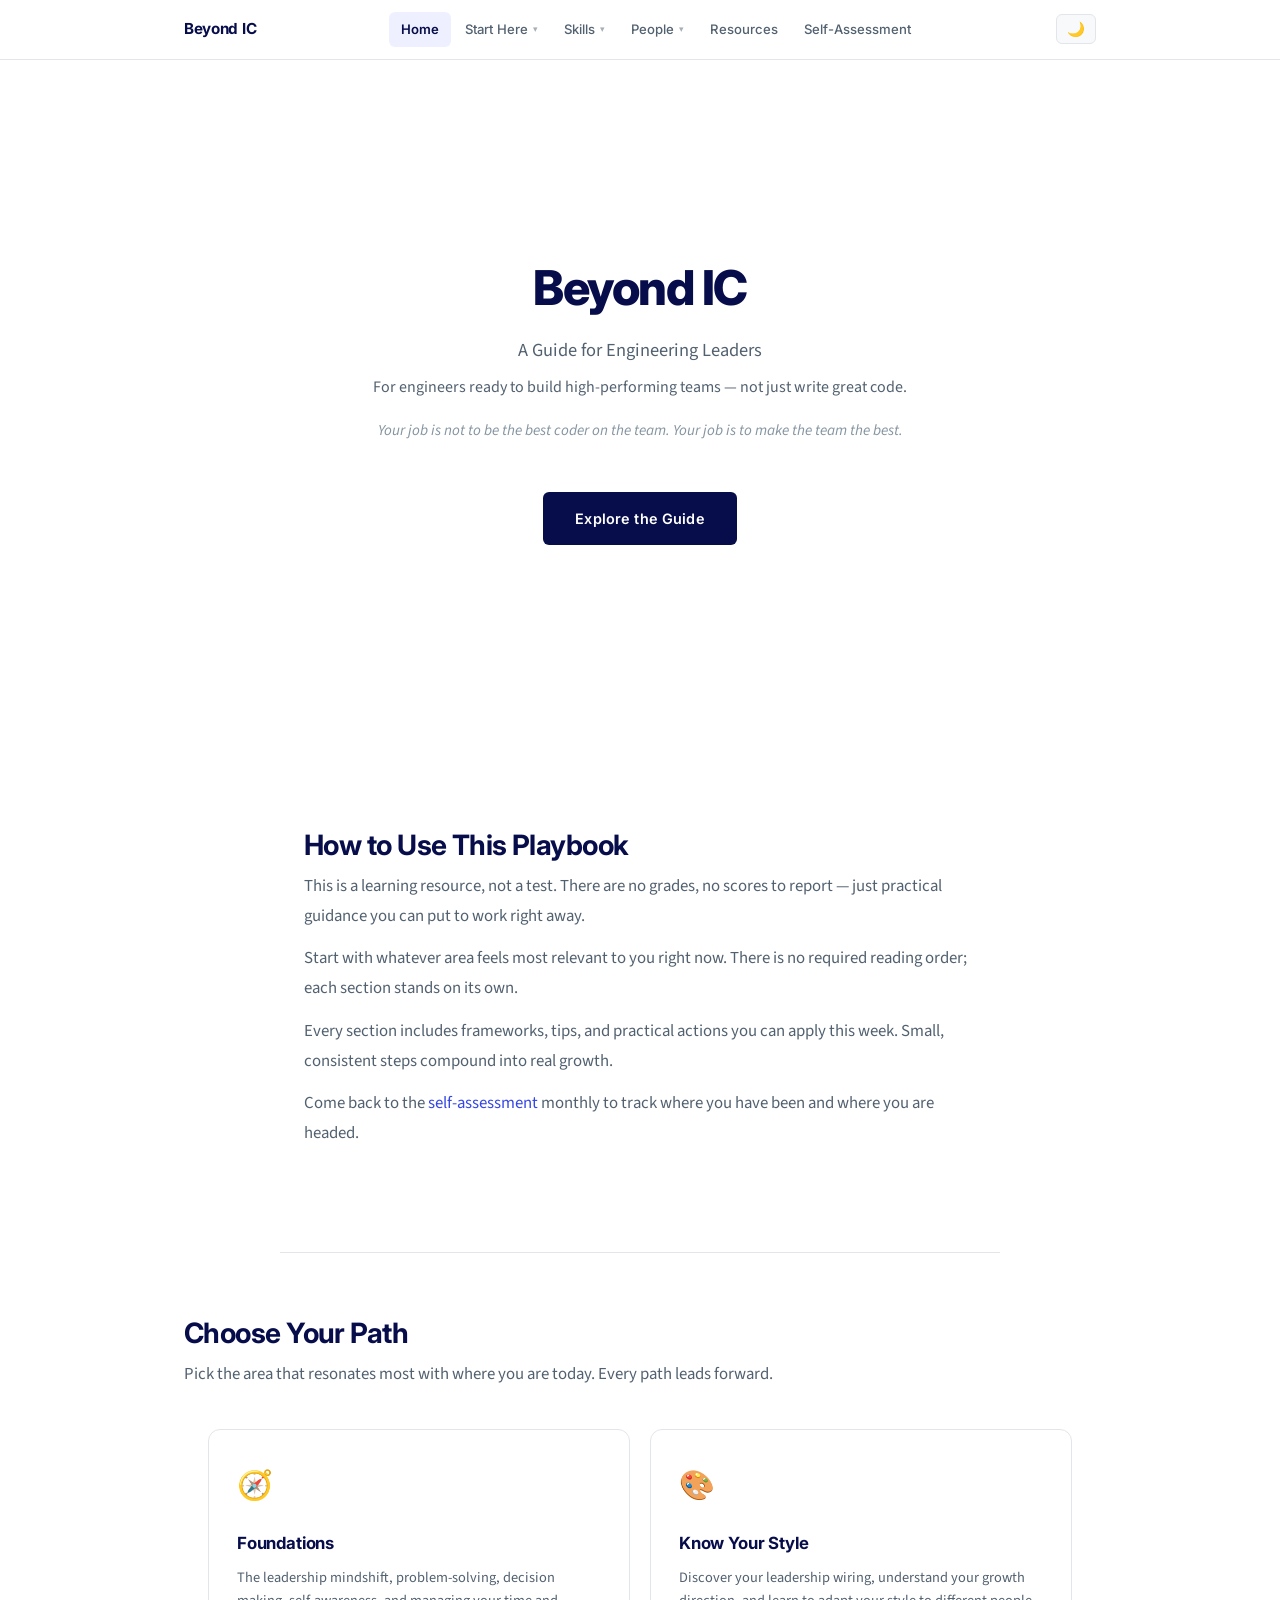
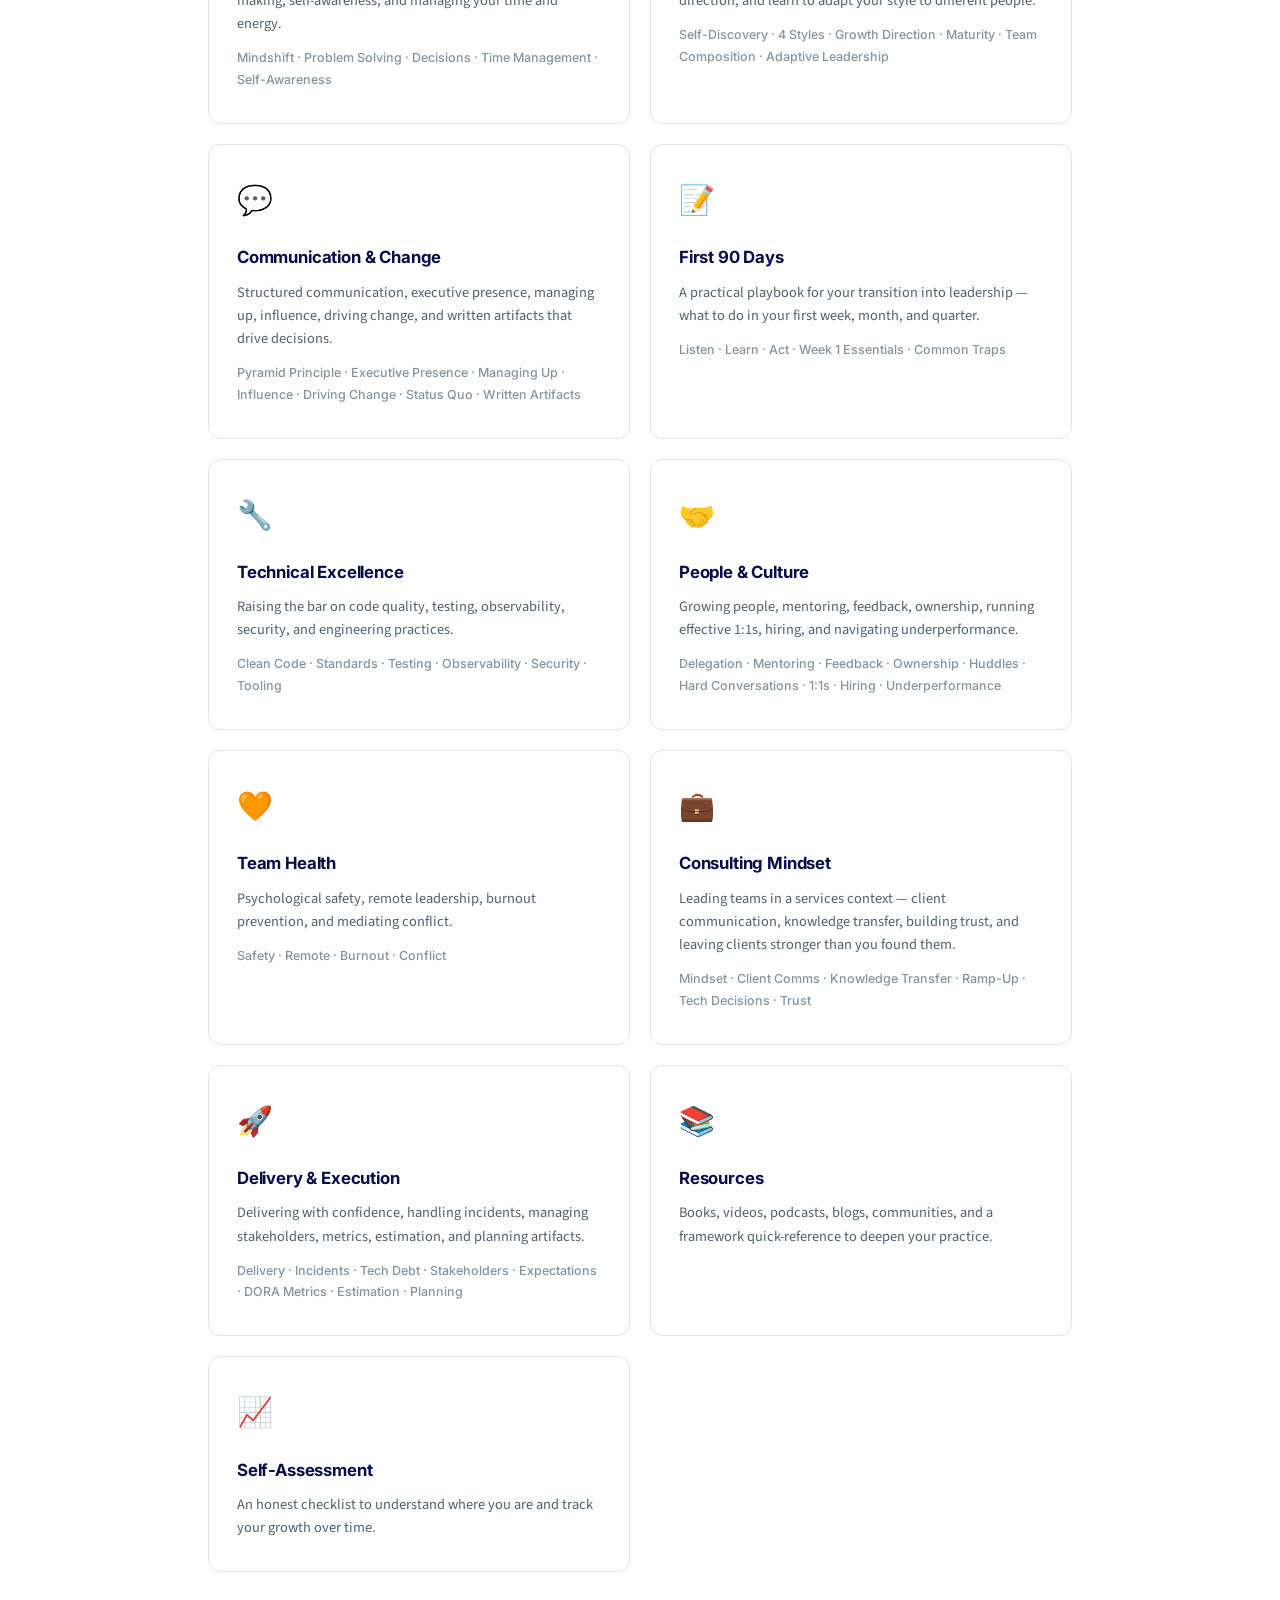
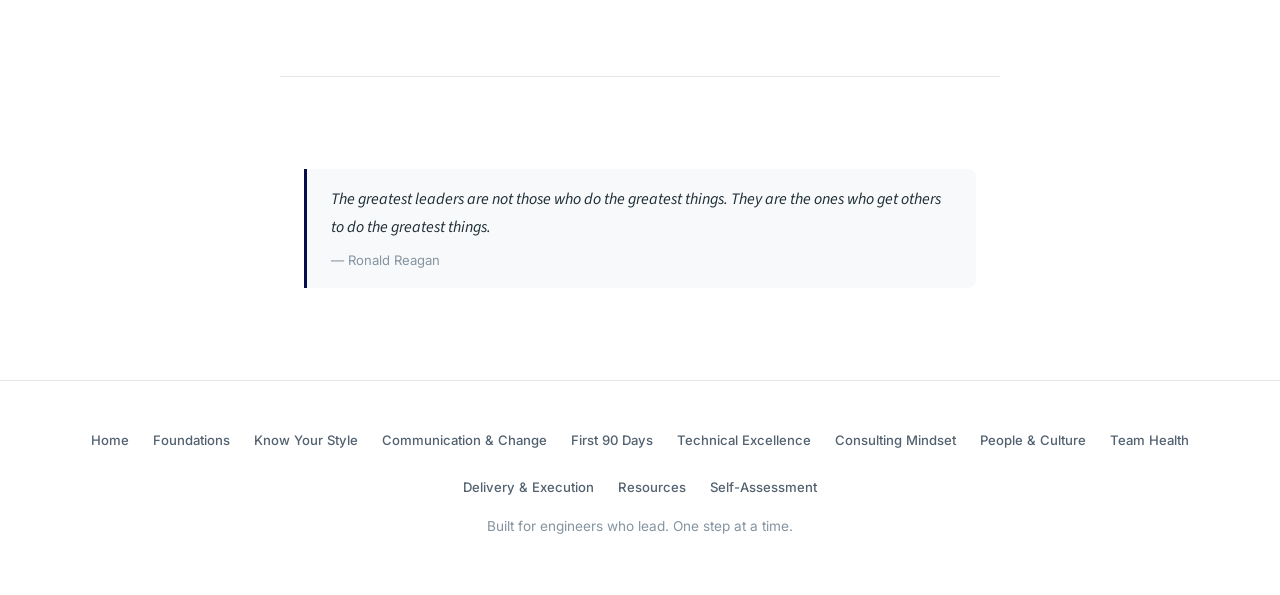
==== commit c81142ab: "Add Consulting Mindset page; fix dropdown hover gap and mobile menu New consulting-mindset.html cove" ====
--- a/index.html
+++ b/index.html
@@ -31,6 +31,7 @@
             <a href="communication-change.html">Communication &amp; Change</a>
             <a href="technical-excellence.html">Technical Excellence</a>
             <a href="delivery-execution.html">Delivery &amp; Execution</a>
+            <a href="consulting-mindset.html">Consulting Mindset</a>
           </div>
         </div>
         <div class="nav-dropdown">
@@ -137,6 +138,14 @@
         <div class="path-chapters">Safety &middot; Remote &middot; Burnout &middot; Conflict</div>
       </a>
 
+      <!-- Card: Consulting Mindset -->
+      <a href="consulting-mindset.html" class="path-card">
+        <span class="path-icon">&#128188;</span>
+        <h3>Consulting Mindset</h3>
+        <p>Leading teams in a services context &mdash; client communication, knowledge transfer, building trust, and leaving clients stronger than you found them.</p>
+        <div class="path-chapters">Mindset &middot; Client Comms &middot; Knowledge Transfer &middot; Ramp-Up &middot; Tech Decisions &middot; Trust</div>
+      </a>
+
       <!-- Card 4: Delivery & Execution -->
       <a href="delivery-execution.html" class="path-card">
         <span class="path-icon">&#128640;</span>
@@ -181,6 +190,7 @@
       <a href="communication-change.html">Communication &amp; Change</a>
       <a href="first-90-days.html">First 90 Days</a>
       <a href="technical-excellence.html">Technical Excellence</a>
+      <a href="consulting-mindset.html">Consulting Mindset</a>
       <a href="people-culture.html">People &amp; Culture</a>
       <a href="team-health.html">Team Health</a>
       <a href="delivery-execution.html">Delivery &amp; Execution</a>
--- a/css/styles.css
+++ b/css/styles.css
@@ -142,27 +142,39 @@
 /* ─── Nav Dropdowns ─── */
 .nav-dropdown {
   position: relative;
+  display: flex;
+  align-items: center;
 }
 .nav-dropdown-toggle {
-  text-decoration: none; color: var(--text-secondary);
+  color: var(--text-secondary);
   padding: 6px 12px; border-radius: 6px; font-size: 0.82rem;
-  transition: var(--transition); font-weight: 500; white-space: nowrap;
-  cursor: pointer; display: flex; align-items: center; gap: 4px;
-  background: none; border: none; font-family: inherit;
+  font-weight: 500; white-space: nowrap;
+  cursor: pointer; display: inline-flex; align-items: center; gap: 4px;
+  background: none; border: none; outline: none;
+  font-family: 'Inter', -apple-system, BlinkMacSystemFont, 'Segoe UI', sans-serif;
+  line-height: 1.75;
+  transition: var(--transition);
+  -webkit-appearance: none;
+  appearance: none;
 }
 .nav-dropdown-toggle::after {
-  content: '▾'; font-size: 0.7em; opacity: 0.6;
-}
-.nav-dropdown-toggle:hover { background: var(--accent-pale); color: var(--accent); text-decoration: none; }
+  content: '▾'; font-size: 0.65em; opacity: 0.5; margin-left: 1px;
+}
+.nav-dropdown-toggle:hover { background: var(--accent-pale); color: var(--accent); }
 .nav-dropdown.active > .nav-dropdown-toggle { background: var(--accent-pale); color: var(--accent); font-weight: 600; }
 .nav-dropdown-menu {
-  display: none; position: absolute; top: 100%; left: 0;
+  display: none !important;
+  position: absolute; top: 100%; left: 0;
+  margin-top: 4px;
   background: var(--bg); border: 1px solid var(--border);
   border-radius: var(--radius); box-shadow: var(--shadow-lg);
   padding: 6px 0; min-width: 220px; z-index: 1001;
-  margin-top: 4px;
-}
-.nav-dropdown:hover > .nav-dropdown-menu { display: block; }
+}
+.nav-dropdown-menu::before {
+  content: ''; position: absolute; top: -8px; left: 0; right: 0; height: 8px;
+}
+.nav-dropdown:hover > .nav-dropdown-menu,
+.nav-dropdown:focus-within > .nav-dropdown-menu { display: block !important; }
 .nav-dropdown-menu a {
   display: block; padding: 8px 16px; color: var(--text-secondary);
   font-size: 0.82rem; font-weight: 500; text-decoration: none;
@@ -181,22 +193,23 @@
 @media (max-width: 860px) {
   .nav-links { display: none; }
   .nav-links.open {
-    display: flex; flex-direction: column; gap: 4px;
+    display: flex; flex-direction: column; align-items: stretch; gap: 4px;
     position: absolute; top: 100%; left: 0; right: 0;
     background: var(--bg); padding: 12px 16px;
     border-bottom: 1px solid var(--border); box-shadow: var(--shadow);
   }
+  .nav-links.open > a { text-align: left; }
   .hamburger { display: block; }
-  .nav-dropdown { width: 100%; }
-  .nav-dropdown-toggle { width: 100%; justify-content: space-between; }
+  .nav-dropdown { width: 100%; display: block; }
+  .nav-dropdown-toggle { width: 100%; justify-content: space-between; text-align: left; }
   .nav-dropdown-menu {
-    position: static; box-shadow: none; border: none;
-    padding: 0 0 0 16px; margin-top: 0; min-width: auto;
-    display: none;
+    position: static !important; box-shadow: none !important; border: none !important;
+    padding: 0 0 0 16px !important; margin-top: 0 !important; min-width: auto !important;
+    display: none !important;
   }
-  .nav-dropdown.open > .nav-dropdown-menu { display: block; }
-  .nav-dropdown:hover > .nav-dropdown-menu { display: none; }
-  .nav-dropdown.open:hover > .nav-dropdown-menu { display: block; }
+  .nav-dropdown-menu::before { display: none; }
+  .nav-dropdown:hover > .nav-dropdown-menu { display: none !important; }
+  .nav-dropdown.open > .nav-dropdown-menu { display: block !important; }
 }
 
 /* ─── PAGE LAYOUT ─── */
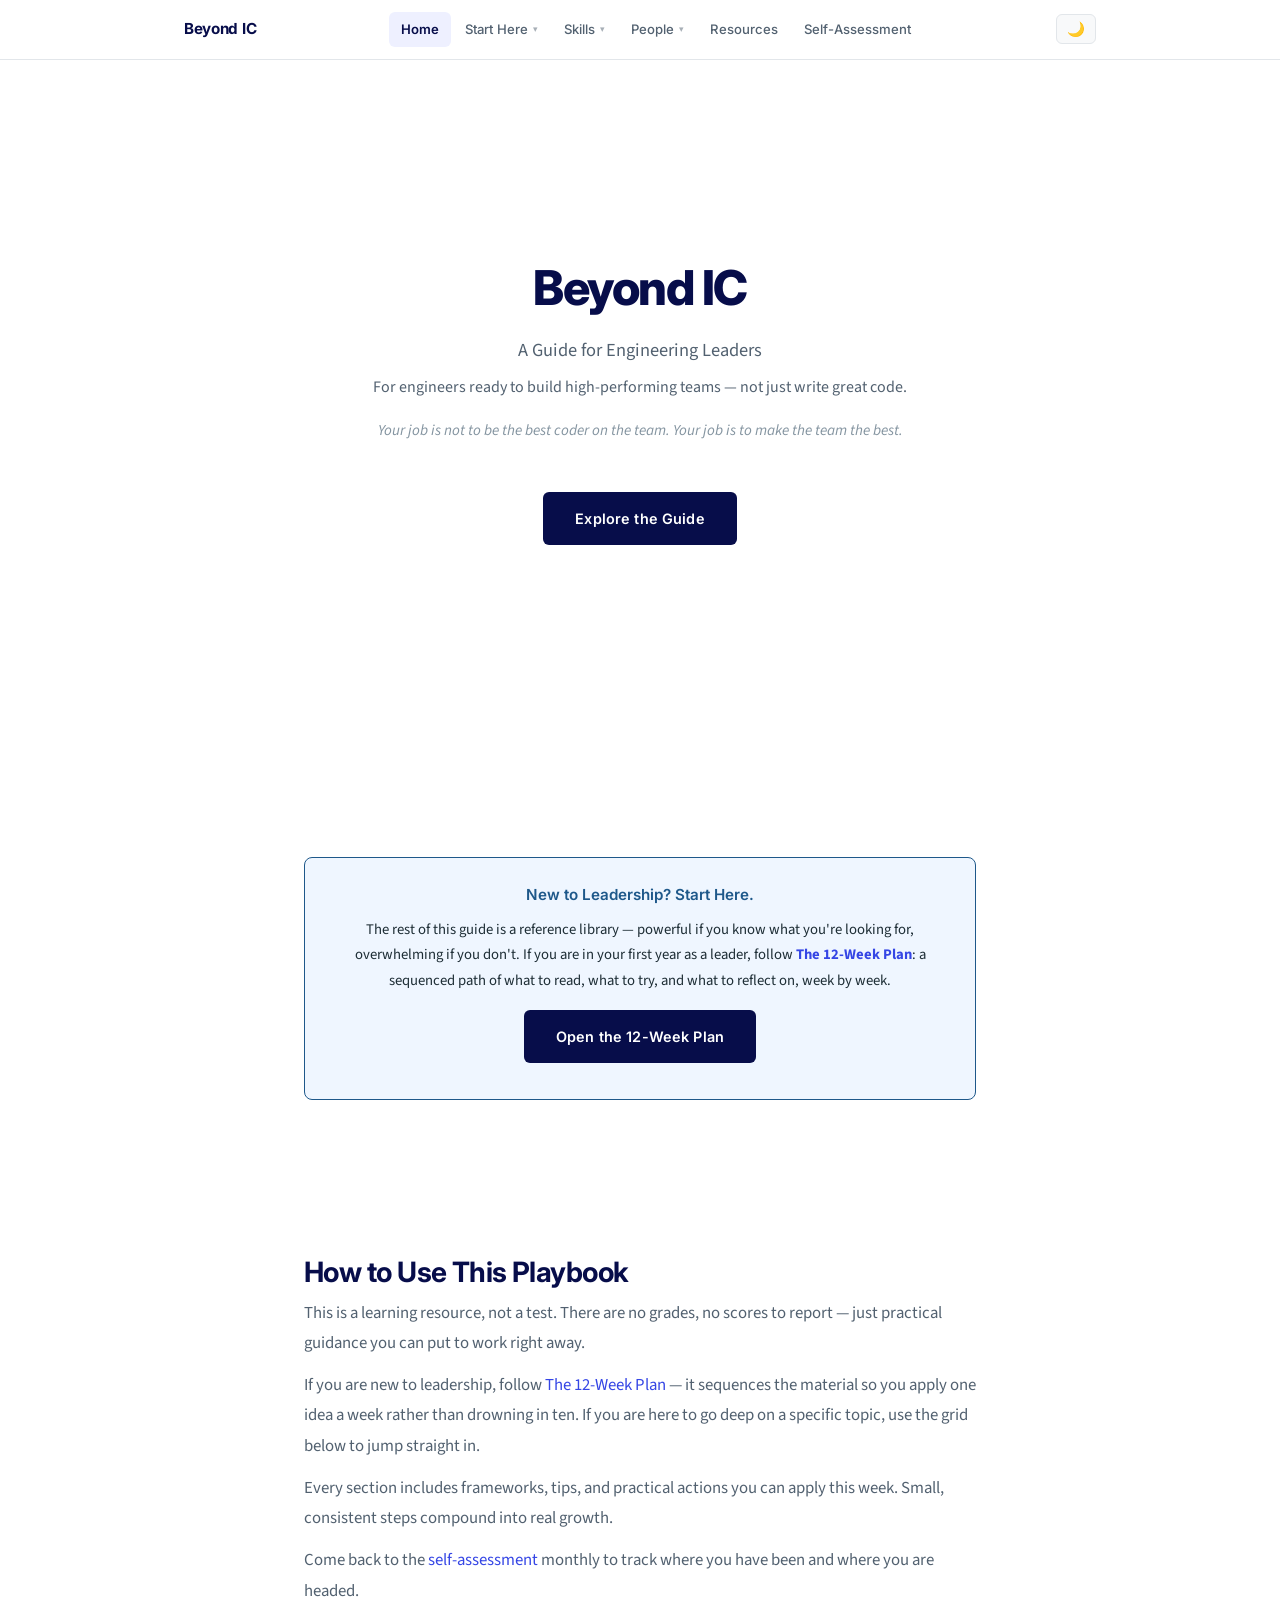
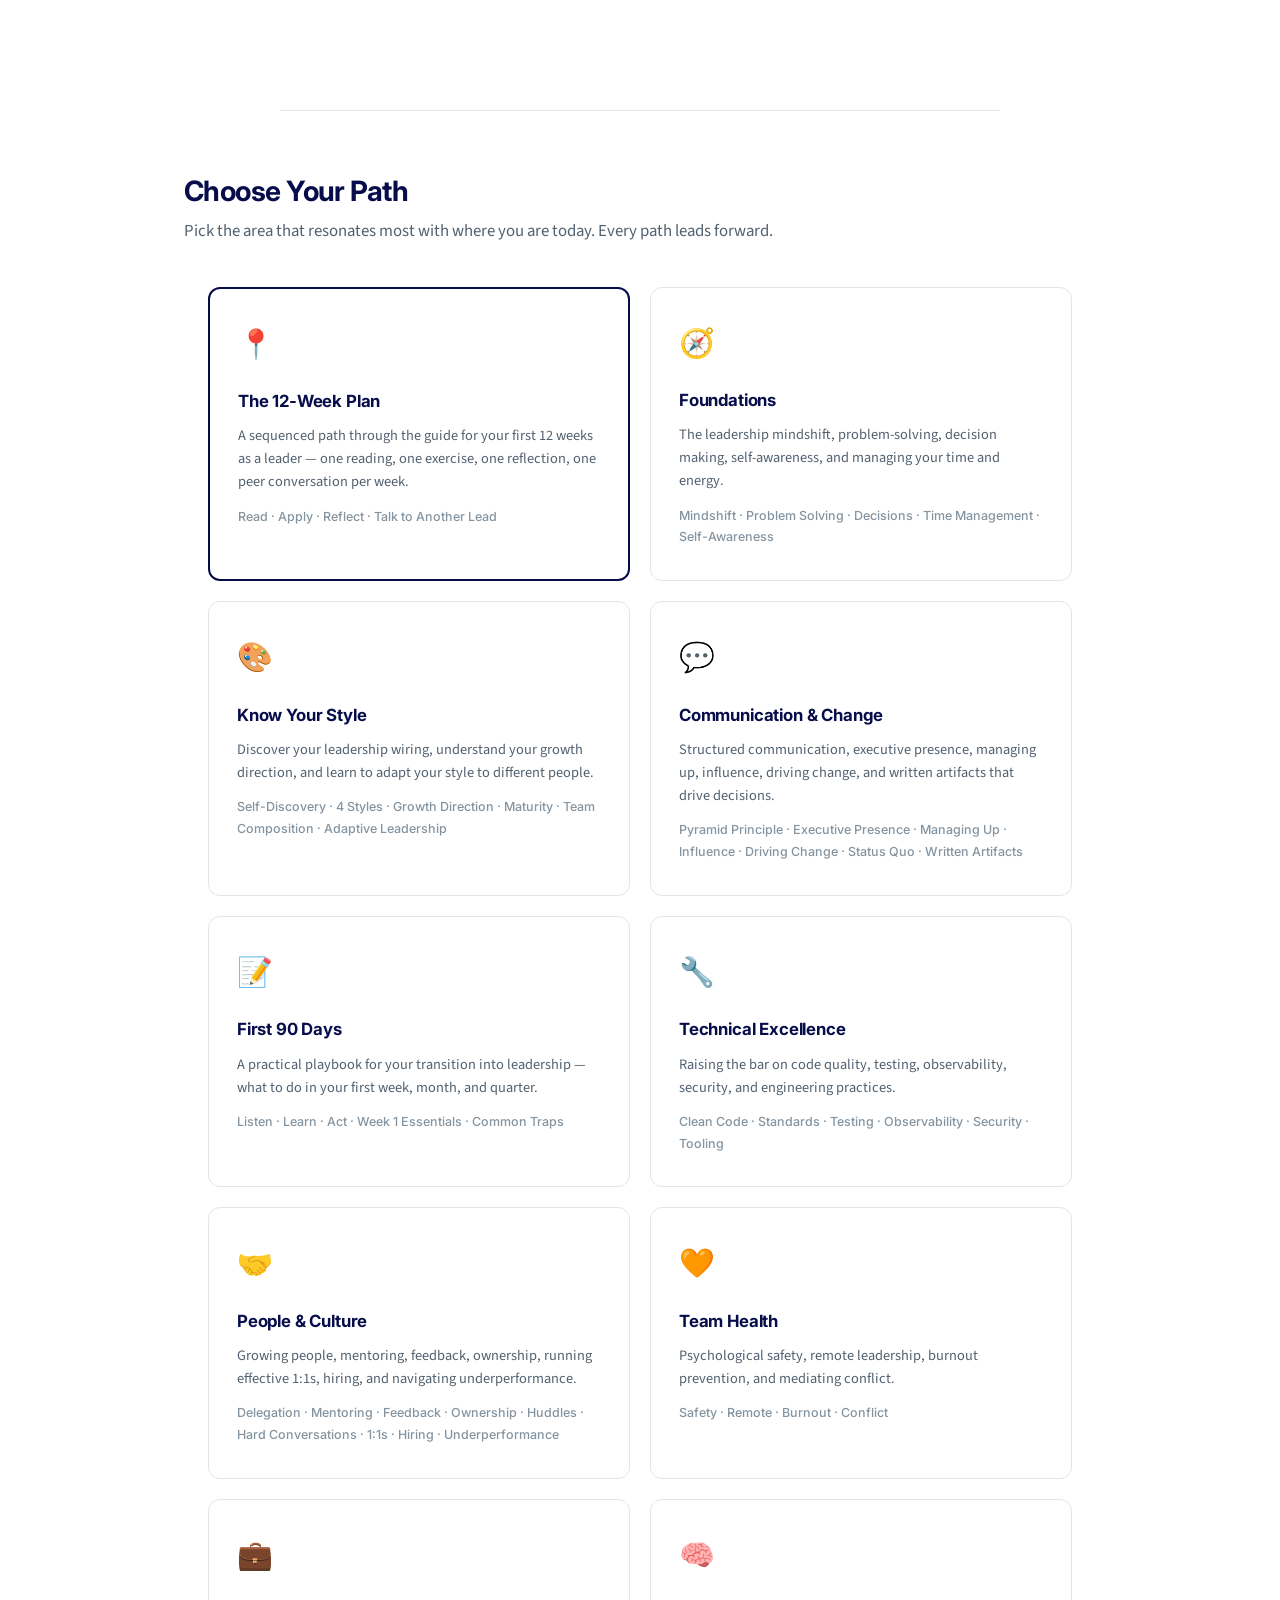
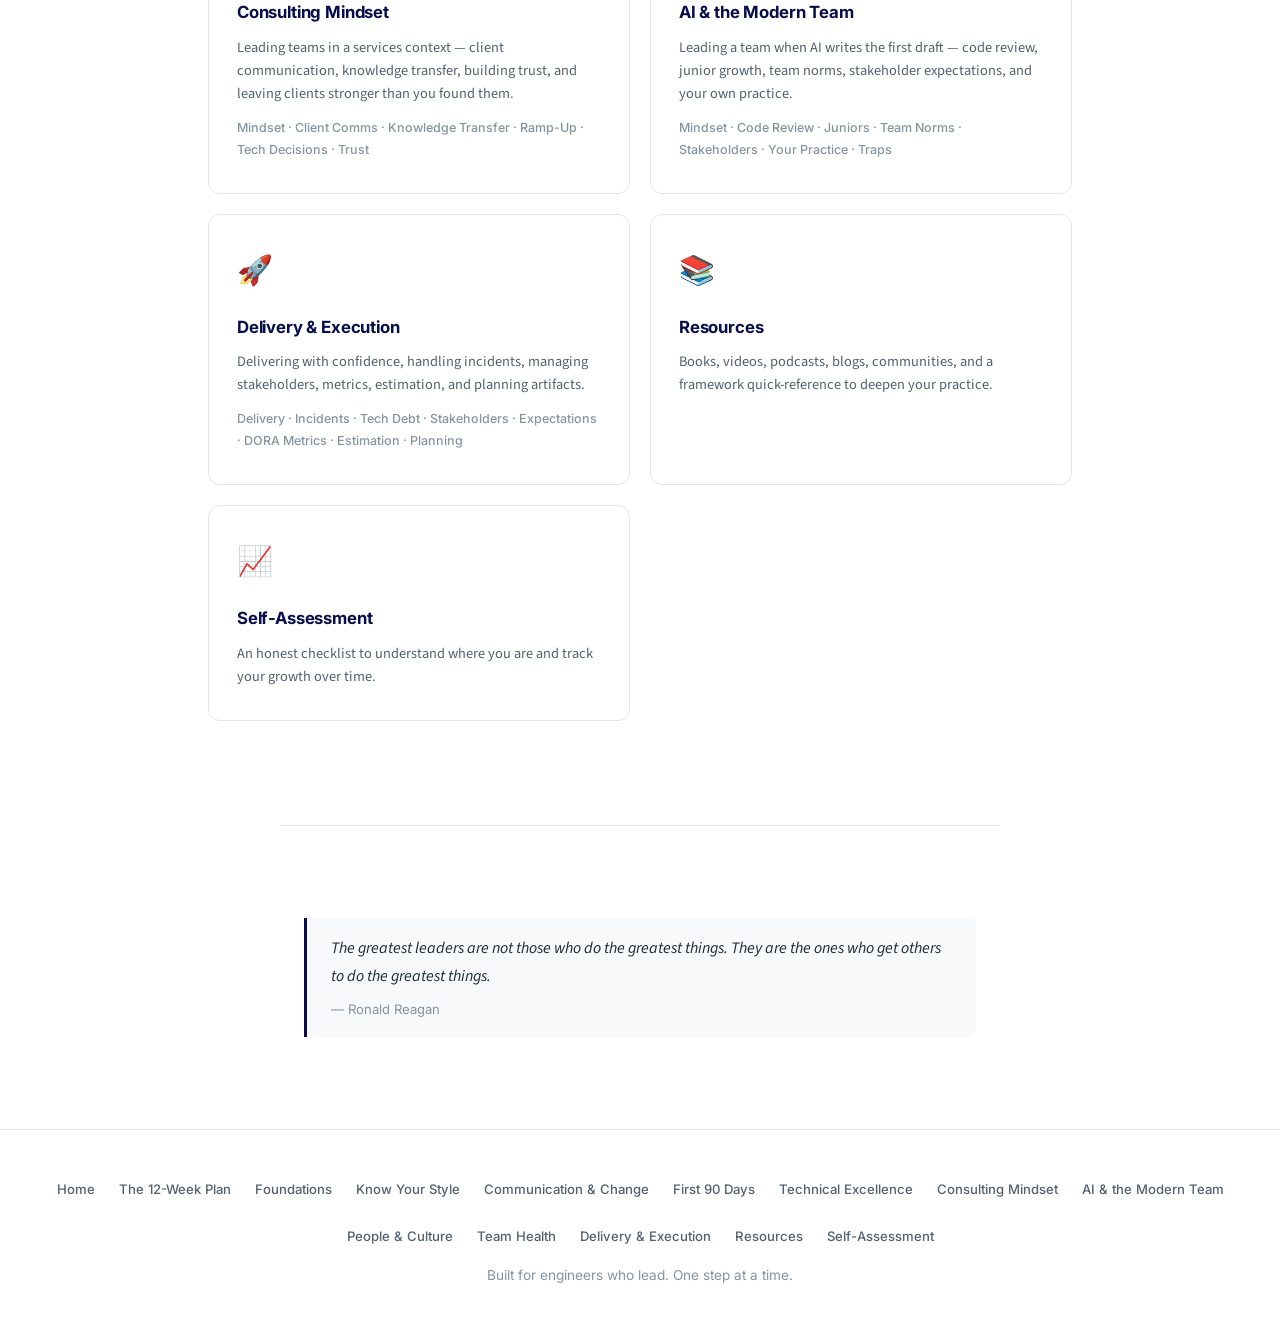
==== commit 1fa051ef: "Add 12-Week Plan, AI & the Modern Team; restyle self-assessment Two new pages address the biggest ga" ====
--- a/index.html
+++ b/index.html
@@ -20,6 +20,7 @@
         <div class="nav-dropdown">
           <button class="nav-dropdown-toggle">Start Here</button>
           <div class="nav-dropdown-menu">
+            <a href="12-week-plan.html">The 12-Week Plan</a>
             <a href="foundations.html">Foundations</a>
             <a href="leadership-styles.html">Know Your Style</a>
             <a href="first-90-days.html">First 90 Days</a>
@@ -32,6 +33,7 @@
             <a href="technical-excellence.html">Technical Excellence</a>
             <a href="delivery-execution.html">Delivery &amp; Execution</a>
             <a href="consulting-mindset.html">Consulting Mindset</a>
+            <a href="ai-modern-team.html">AI &amp; the Modern Team</a>
           </div>
         </div>
         <div class="nav-dropdown">
@@ -62,12 +64,21 @@
     </div>
   </div>
 
+  <!-- ─── NEW LEADER CALLOUT ─── -->
+  <section class="fade-in">
+    <div class="key-insight" style="text-align: center;">
+      <h4>New to Leadership? Start Here.</h4>
+      <p>The rest of this guide is a reference library &mdash; powerful if you know what you're looking for, overwhelming if you don't. If you are in your first year as a leader, follow <a href="12-week-plan.html"><strong>The 12-Week Plan</strong></a>: a sequenced path of what to read, what to try, and what to reflect on, week by week.</p>
+      <p style="margin-top: 12px;"><a href="12-week-plan.html" class="cta-btn" style="display: inline-block; margin-top: 4px;">Open the 12-Week Plan</a></p>
+    </div>
+  </section>
+
   <!-- ─── HOW TO USE ─── -->
   <section class="fade-in">
     <h2>How to Use This Playbook</h2>
     <div class="section-intro">
       <p>This is a learning resource, not a test. There are no grades, no scores to report &mdash; just practical guidance you can put to work right away.</p>
-      <p>Start with whatever area feels most relevant to you right now. There is no required reading order; each section stands on its own.</p>
+      <p>If you are new to leadership, follow <a href="12-week-plan.html">The 12-Week Plan</a> &mdash; it sequences the material so you apply one idea a week rather than drowning in ten. If you are here to go deep on a specific topic, use the grid below to jump straight in.</p>
       <p>Every section includes frameworks, tips, and practical actions you can apply this week. Small, consistent steps compound into real growth.</p>
       <p>Come back to the <a href="self-assessment.html">self-assessment</a> monthly to track where you have been and where you are headed.</p>
     </div>
@@ -81,6 +92,14 @@
     <p class="section-intro">Pick the area that resonates most with where you are today. Every path leads forward.</p>
 
     <div class="path-grid">
+
+      <!-- Card: The 12-Week Plan -->
+      <a href="12-week-plan.html" class="path-card" style="border: 2px solid var(--accent);">
+        <span class="path-icon">&#128205;</span>
+        <h3>The 12-Week Plan</h3>
+        <p>A sequenced path through the guide for your first 12 weeks as a leader &mdash; one reading, one exercise, one reflection, one peer conversation per week.</p>
+        <div class="path-chapters">Read &middot; Apply &middot; Reflect &middot; Talk to Another Lead</div>
+      </a>
 
       <!-- Card 1: Foundations -->
       <a href="foundations.html" class="path-card">
@@ -146,6 +165,14 @@
         <div class="path-chapters">Mindset &middot; Client Comms &middot; Knowledge Transfer &middot; Ramp-Up &middot; Tech Decisions &middot; Trust</div>
       </a>
 
+      <!-- Card: AI & the Modern Team -->
+      <a href="ai-modern-team.html" class="path-card">
+        <span class="path-icon">&#129504;</span>
+        <h3>AI &amp; the Modern Team</h3>
+        <p>Leading a team when AI writes the first draft &mdash; code review, junior growth, team norms, stakeholder expectations, and your own practice.</p>
+        <div class="path-chapters">Mindset &middot; Code Review &middot; Juniors &middot; Team Norms &middot; Stakeholders &middot; Your Practice &middot; Traps</div>
+      </a>
+
       <!-- Card 4: Delivery & Execution -->
       <a href="delivery-execution.html" class="path-card">
         <span class="path-icon">&#128640;</span>
@@ -185,12 +212,14 @@
   <footer>
     <div class="footer-links">
       <a href="index.html">Home</a>
+      <a href="12-week-plan.html">The 12-Week Plan</a>
       <a href="foundations.html">Foundations</a>
       <a href="leadership-styles.html">Know Your Style</a>
       <a href="communication-change.html">Communication &amp; Change</a>
       <a href="first-90-days.html">First 90 Days</a>
       <a href="technical-excellence.html">Technical Excellence</a>
       <a href="consulting-mindset.html">Consulting Mindset</a>
+      <a href="ai-modern-team.html">AI &amp; the Modern Team</a>
       <a href="people-culture.html">People &amp; Culture</a>
       <a href="team-health.html">Team Health</a>
       <a href="delivery-execution.html">Delivery &amp; Execution</a>
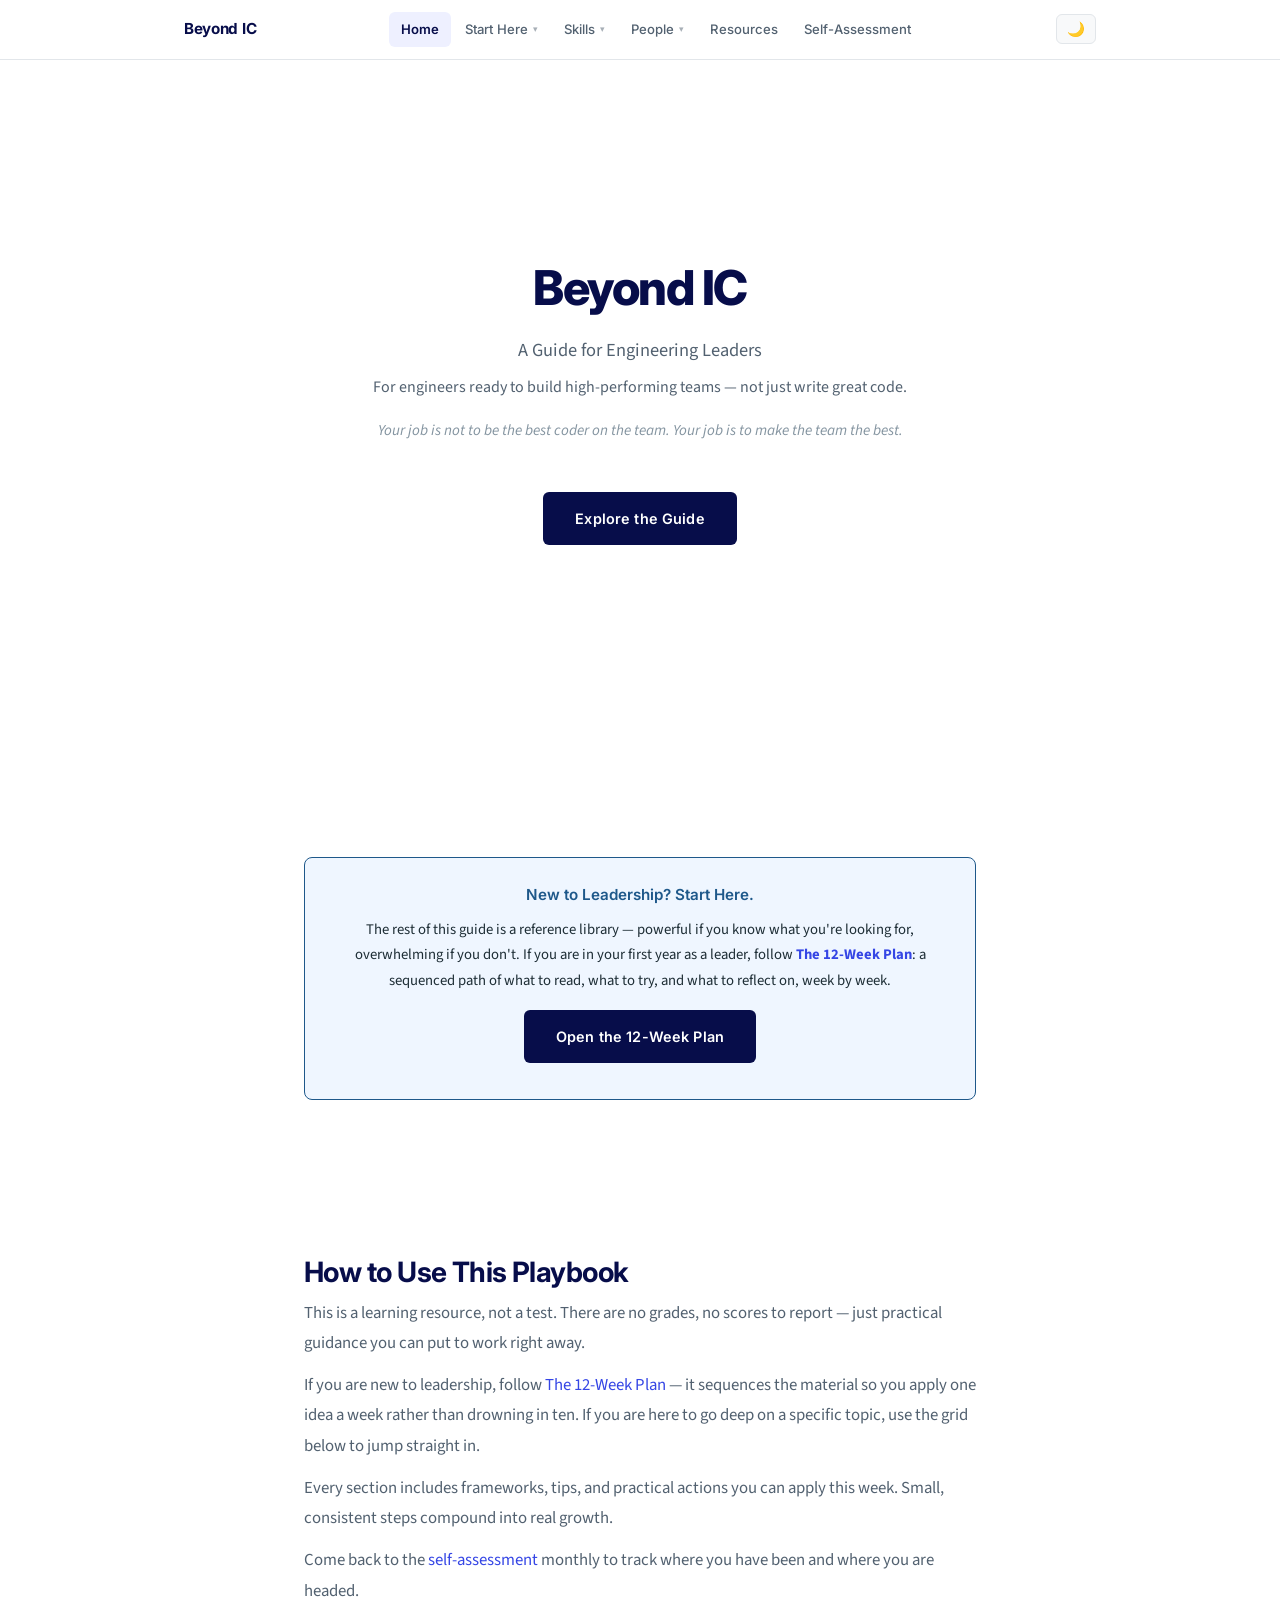
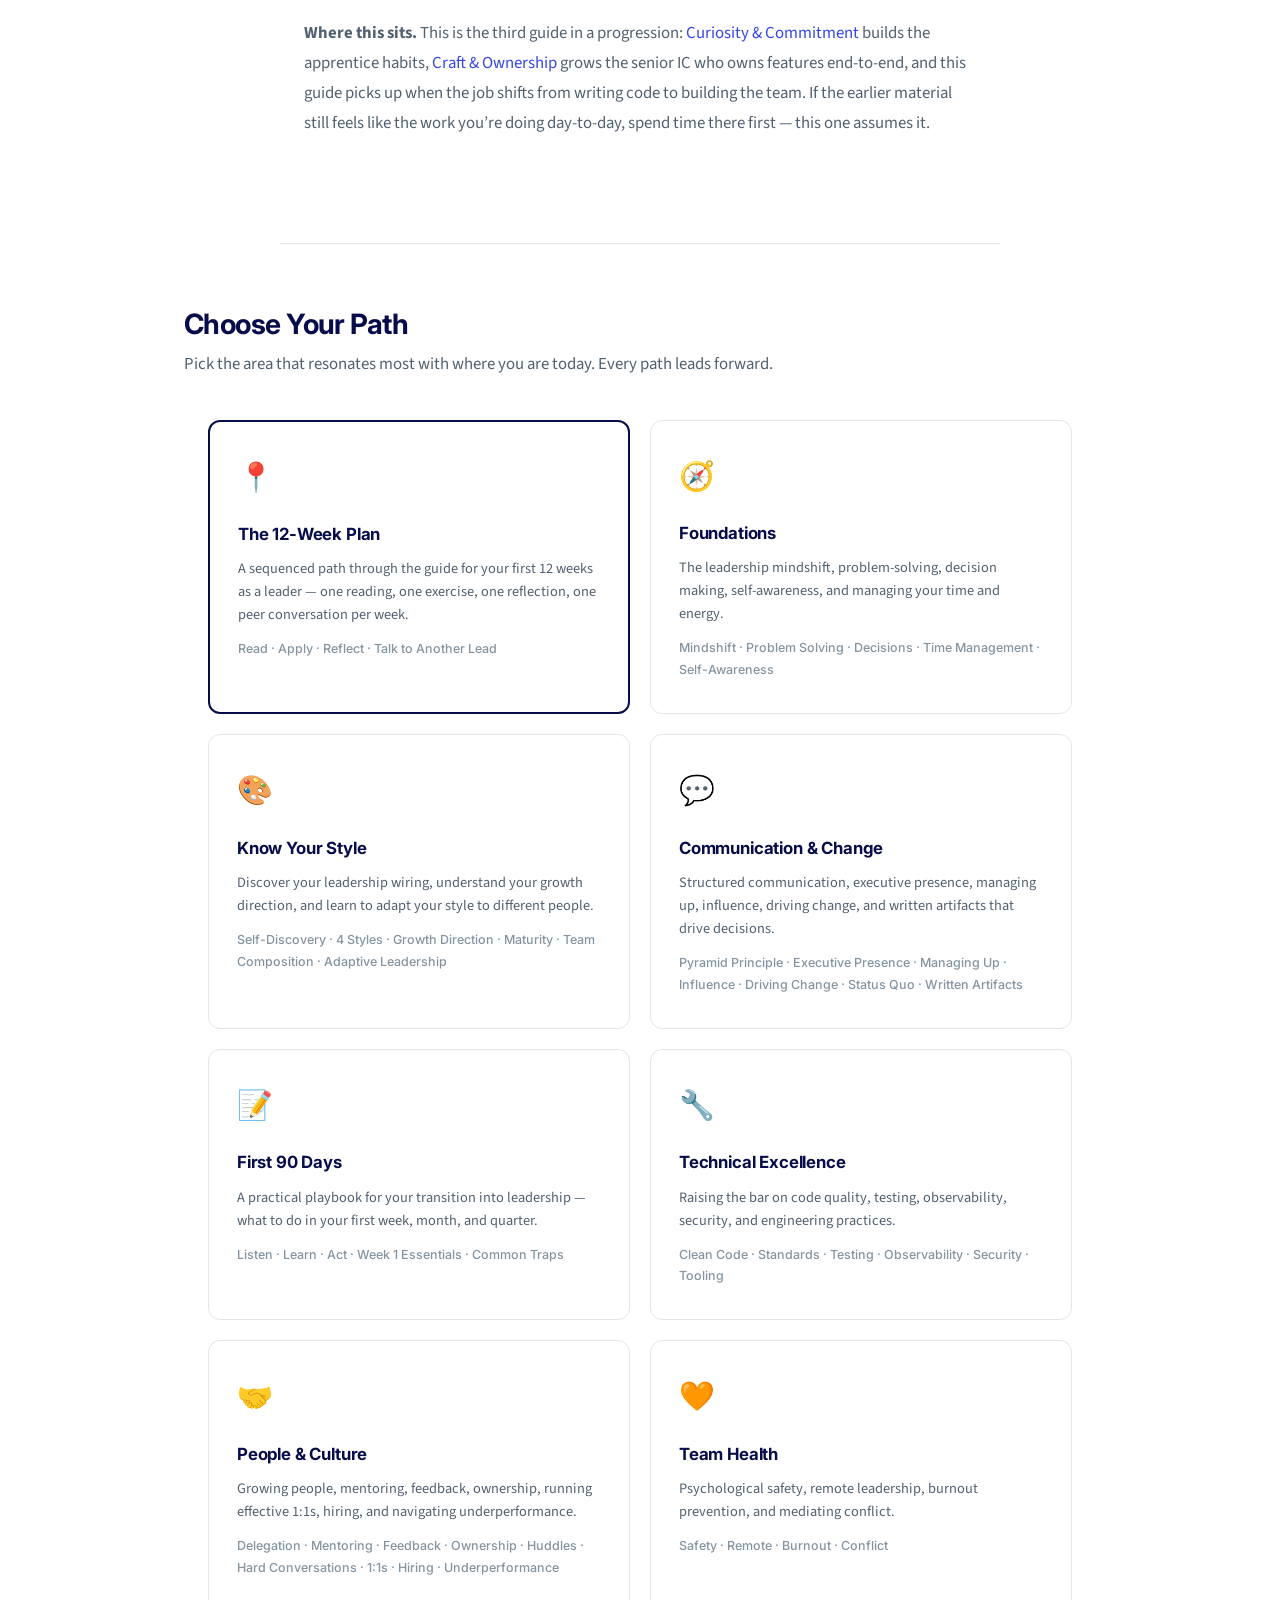
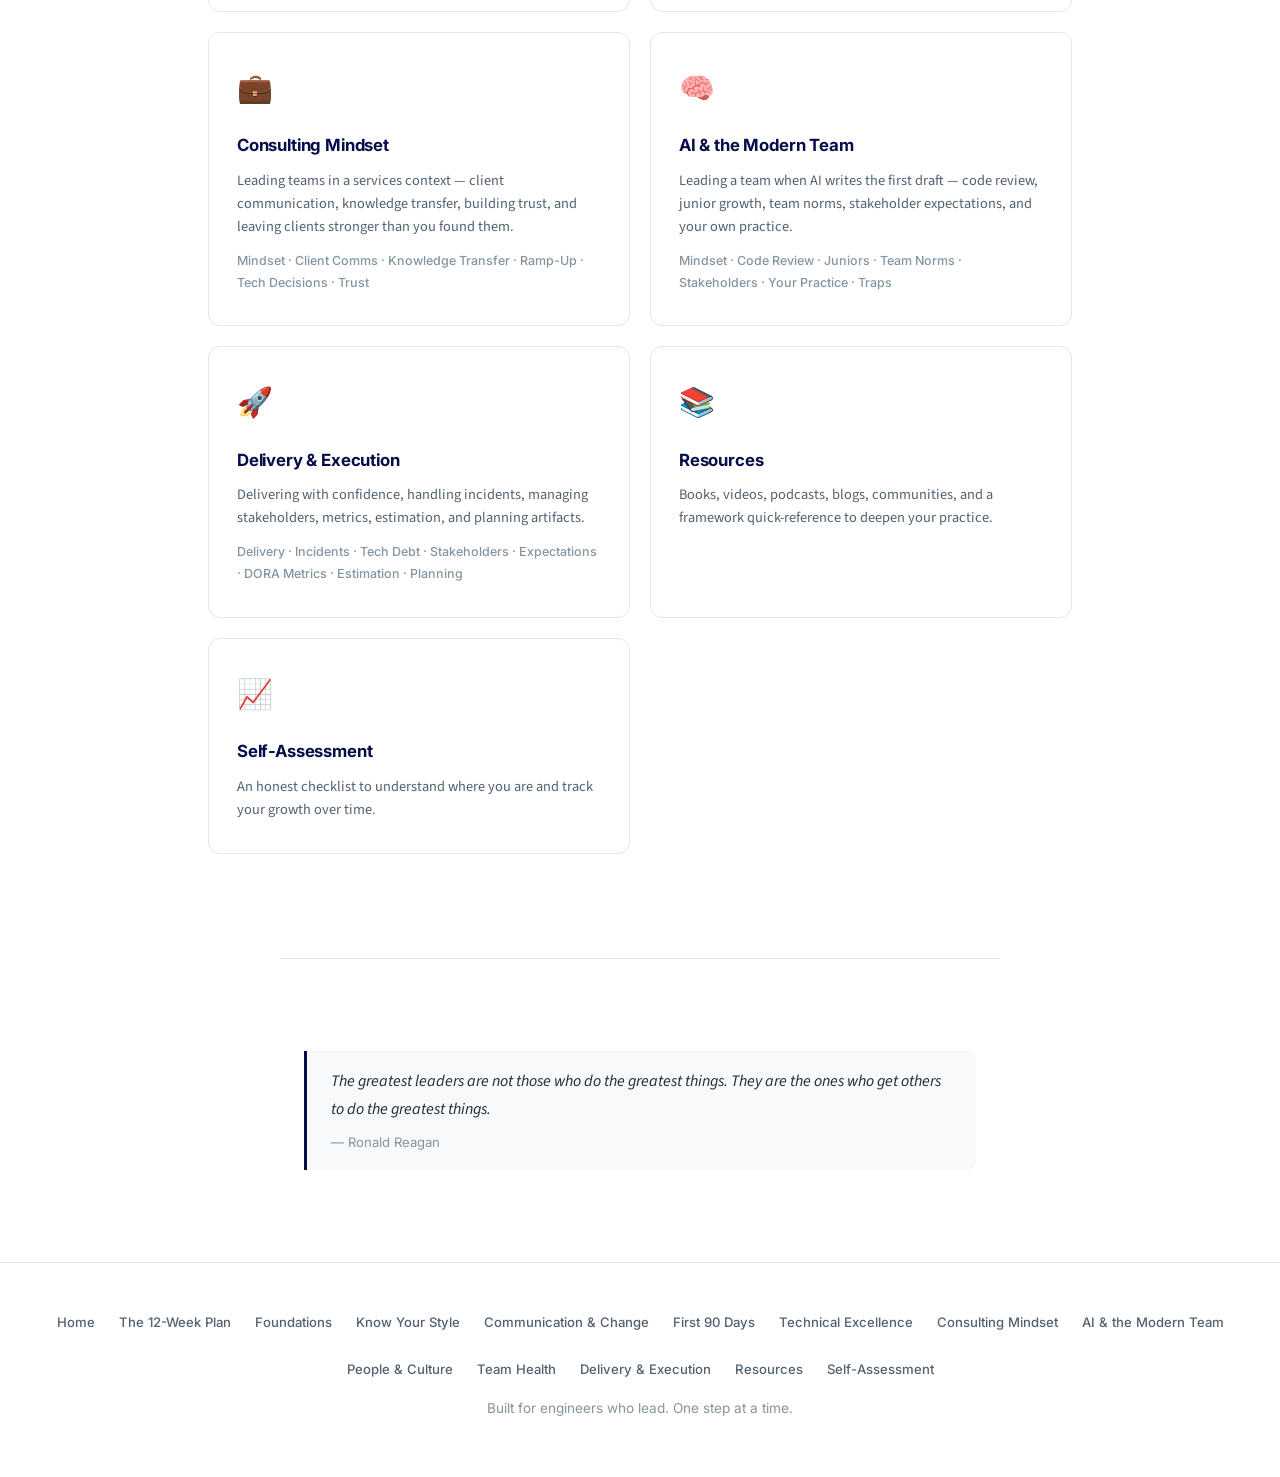
==== commit 328aaa5a: "Cross-link sibling guides: point back to Craft & Ownership and Curiosity & Commitment Co-Authored-By" ====
--- a/index.html
+++ b/index.html
@@ -81,6 +81,7 @@
       <p>If you are new to leadership, follow <a href="12-week-plan.html">The 12-Week Plan</a> &mdash; it sequences the material so you apply one idea a week rather than drowning in ten. If you are here to go deep on a specific topic, use the grid below to jump straight in.</p>
       <p>Every section includes frameworks, tips, and practical actions you can apply this week. Small, consistent steps compound into real growth.</p>
       <p>Come back to the <a href="self-assessment.html">self-assessment</a> monthly to track where you have been and where you are headed.</p>
+      <p><strong>Where this sits.</strong> This is the third guide in a progression: <a href="https://sujitkamthe.github.io/curiosity-commitment/" target="_blank" rel="noopener">Curiosity &amp; Commitment</a> builds the apprentice habits, <a href="https://sujitkamthe.github.io/craft-ownership/" target="_blank" rel="noopener">Craft &amp; Ownership</a> grows the senior IC who owns features end-to-end, and this guide picks up when the job shifts from writing code to building the team. If the earlier material still feels like the work you&rsquo;re doing day-to-day, spend time there first &mdash; this one assumes it.</p>
     </div>
   </section>
 
